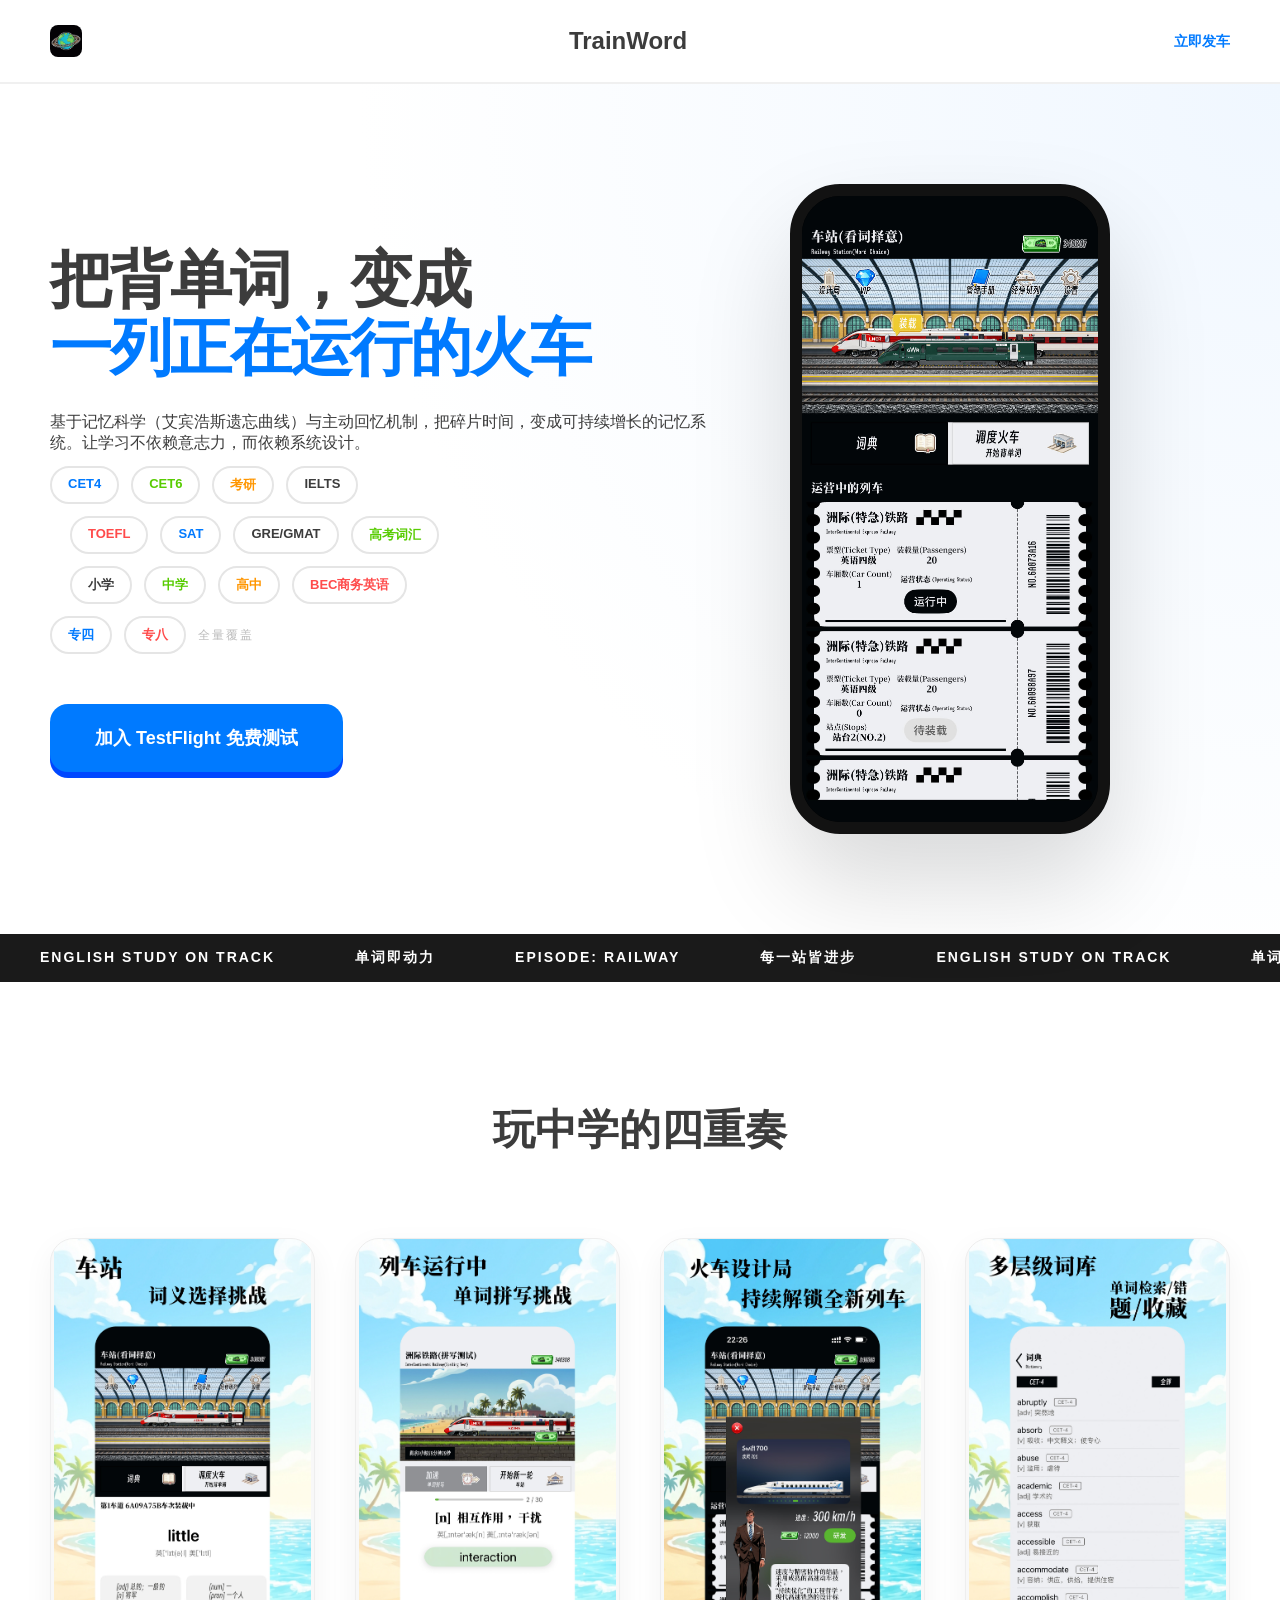
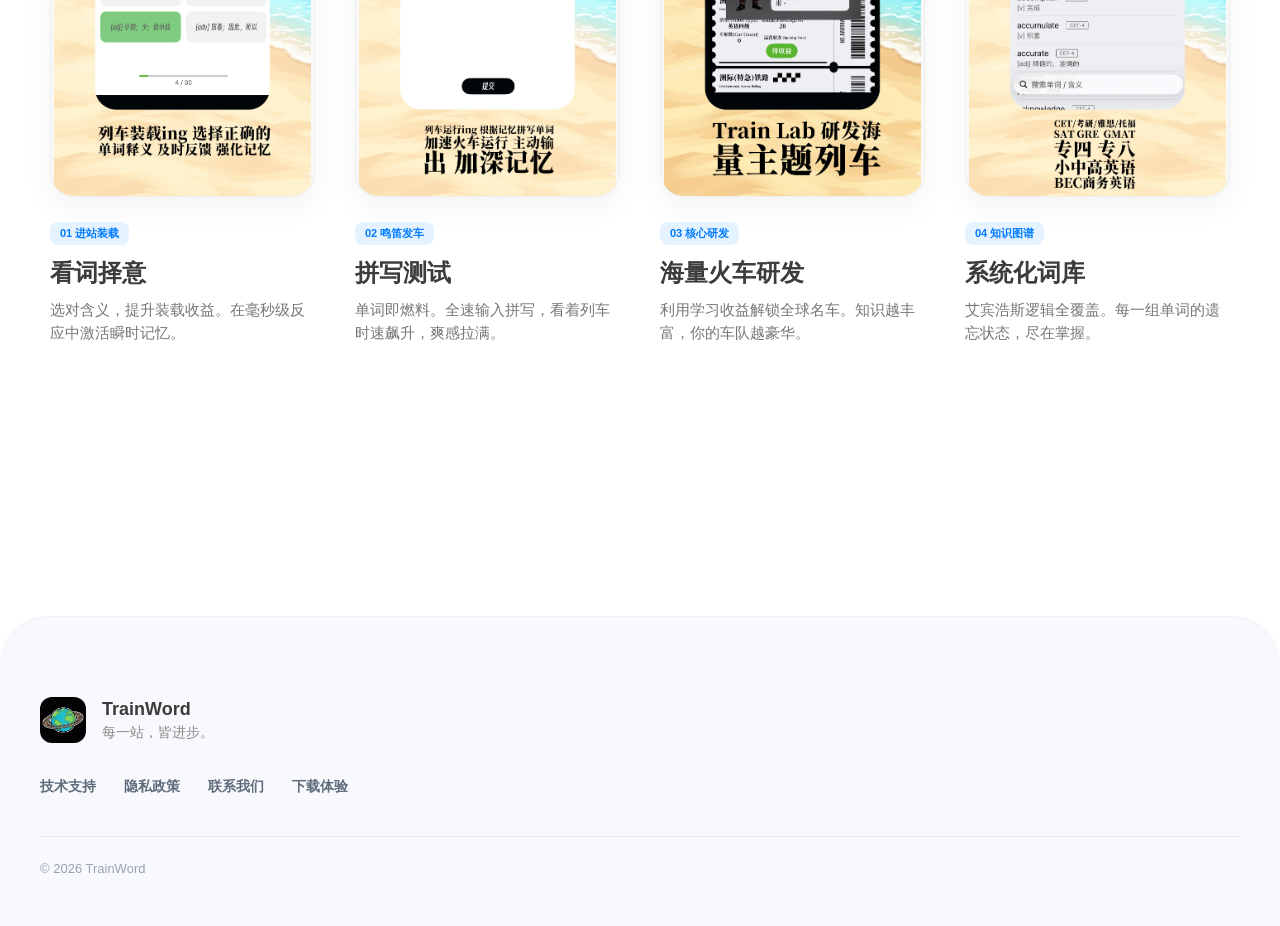
==== index.html @ ecd73fb4 "feat：image update" ====
<!DOCTYPE html>
<html lang="zh">
<head>
    <meta charset="UTF-8">
    <title>火车单词 — 每一站，皆进步</title>
    <link rel="stylesheet" href="styles.css">
</head>
<body>

<nav class="navbar">
    <img src="assets/logo.png" class="nav-logo">
    <h2>TrainWord</h2>
    <div class="nav-links">
        <a href="https://testflight.apple.com/join/1dfVY8fk" class="nav-btn-main">立即发车</a>
    </div>
</nav>

<header class="hero">
    <div class="hero-main">
        <div class="hero-text">
            <h1>把背单词，变成<br><span class="blue-text">一列正在运行的火车</span></h1>
            <p>基于记忆科学（艾宾浩斯遗忘曲线）与主动回忆机制，把碎片时间，变成可持续增长的记忆系统。让学习不依赖意志力，而依赖系统设计。</p>
            
            <div class="vocab-network">
                <div class="v-line">
                    <span class="v-tag t-blue">CET4</span>
                    <span class="v-tag t-green">CET6</span>
                    <span class="v-tag t-yellow">考研</span>
                    <span class="v-tag t-purple">IELTS</span>
                </div>
                 <div class="v-line" style="margin-left: 20px;">
                    <span class="v-tag t-red">TOEFL</span>
                    <span class="v-tag t-blue">SAT</span>
                    <span class="v-tag t-orange">GRE/GMAT</span>
                    <span class="v-tag t-green">高考词汇</span>
                </div>
                <div class="v-line" style="margin-left: 20px;">
                    <span class="v-tag t-orange">小学</span>
                    <span class="v-tag t-green">中学</span>
                    <span class="v-tag t-yellow">高中</span>
                    <span class="v-tag t-red">BEC商务英语</span>
                </div>
                <div class="v-line">
                    <span class="v-tag t-blue">专四</span>
                    <span class="v-tag t-red">专八</span>
                    <span class="v-line-connect">全量覆盖</span>
                </div>
            </div>

            <a href="https://testflight.apple.com/join/1dfVY8fk" class="btn-express">加入 TestFlight 免费测试</a>
        </div>

        <div class="hero-mockup">
            <div class="phone-case">
                <img src="assets/heroz.jpg" class="full-shot">
            </div>
        </div>
    </div>
</header>

<div class="rolling-bar">
    <div class="rolling-inner">
        <span>ENGLISH STUDY ON TRACK</span><span>单词即动力</span><span>EPISODE: RAILWAY</span><span>每一站皆进步</span><span>ENGLISH STUDY ON TRACK</span><span>单词即动力</span>
    </div>
</div>


<section class="gameplay-flow">
    <h2 class="section-title">玩中学的四重奏</h2>
    
    <div class="shot-grid">
        <div class="shot-card">
            <div class="shot-frame"><img src="assets/page3.jpg"></div>
            <div class="shot-desc">
                <div class="badge">01 进站装载</div>
                <h3>看词择意</h3>
                <p>选对含义，提升装载收益。在毫秒级反应中激活瞬时记忆。</p>
            </div>
        </div>

        <div class="shot-card">
            <div class="shot-frame"><img src="assets/page4.jpg"></div>
            <div class="shot-desc">
                <div class="badge">02 鸣笛发车</div>
                <h3>拼写测试</h3>
                <p>单词即燃料。全速输入拼写，看着列车时速飙升，爽感拉满。</p>
            </div>
        </div>

        <div class="shot-card">
            <div class="shot-frame"><img src="assets/page8.jpg"></div>
            <div class="shot-desc">
                <div class="badge">03 核心研发</div>
                <h3>海量火车研发</h3>
                <p>利用学习收益解锁全球名车。知识越丰富，你的车队越豪华。</p>
            </div>
        </div>

        <div class="shot-card">
            <div class="shot-frame"><img src="assets/page6.jpg"></div>
            <div class="shot-desc">
                <div class="badge">04 知识图谱</div>
                <h3>系统化词库</h3>
                <p>艾宾浩斯逻辑全覆盖。每一组单词的遗忘状态，尽在掌握。</p>
            </div>
        </div>
    </div>
</section>

</body>

<footer class="site-footer">
    <div class="footer-inner">

        <div class="footer-brand">
            <img src="assets/logo.png" alt="logo">
            <div>
                <h3>TrainWord</h3>
                <p>每一站，皆进步。</p>
            </div>
        </div>

        <div class="footer-links">
            <a href="/support">技术支持</a>
            <a href="/privacy">隐私政策</a>
            <a href="mailto:duanmucijin@163.com">联系我们</a>
            <a href="https://testflight.apple.com/join/1dfVY8fk">下载体验</a>
        </div>

        <div class="footer-bottom">
            © 2026 TrainWord
        </div>
    </div>
</footer>
</html>
---- styles.css ----
:root {
    --brand-blue: #007AFF;
    --duo-green: #58CC02;
    --duo-orange: #FF9600;
    --duo-red: #FF4B4B;
    --bg-white: #FFFFFF;
    --text-black: #3C3C3C;
    --radius: 24px;
}

* { margin: 0; padding: 0; box-sizing: border-box; }
body { font-family: "SF Pro Display", "PingFang SC", sans-serif; background: var(--bg-white); color: var(--text-black); }

p {margin-bottom: 12px}

/* 导航 */
.navbar { padding: 25px 50px; display: flex; justify-content: space-between; align-items: center; border-bottom: 2px solid #F0F0F0; }
.nav-logo { height: 32px; border-radius: 8px; }
.nav-btn-main { text-decoration: none; font-weight: 800; color: var(--brand-blue); font-size: 14px; text-transform: uppercase; }

/* Hero 区 */
.hero { padding: 100px 50px; display: flex; justify-content: center; background: radial-gradient(circle at top right, #F0F7FF 0%, #FFF 60%); }
.hero-main { max-width: 1200px; display: flex; align-items: center; gap: 80px; }
.hero-text { flex: 1.2; }
.hero-text h1 { font-size: 62px; line-height: 1.1; letter-spacing: -2px; margin-bottom: 30px; }
.blue-text { color: var(--brand-blue); }

/* 词库标签“线路图” - 玩出花来的重点 */
.vocab-network { margin-bottom: 50px; }
.v-line { display: flex; gap: 12px; margin-bottom: 12px; }
.v-tag { 
    padding: 8px 16px; border-radius: 100px; font-weight: 800; font-size: 13px; 
    border: 2px solid #E5E5E5; transition: 0.3s; cursor: default;
}
.v-tag:hover { transform: translateY(-3px); border-color: var(--brand-blue); }
.t-blue { color: var(--brand-blue); }
.t-green { color: var(--duo-green); }
.t-yellow { color: var(--duo-orange); }
.t-red { color: var(--duo-red); }
.v-line-connect { font-size: 12px; color: #BBB; align-self: center; letter-spacing: 2px; }

/* 按钮：Duolingo 质感，克莱因蓝 */
.btn-express {
    display: inline-block; padding: 22px 45px; background: var(--brand-blue); 
    color: #FFF; text-decoration: none; border-radius: 18px; font-weight: 800; font-size: 18px;
    box-shadow: 0 6px 0 #0047FF; transition: all 0.1s;
}
.btn-express:active { transform: translateY(4px); box-shadow: 0 2px 0 #0047FF; }

/* 手机模型 */
.hero-mockup { flex: 0.8; position: relative; }
.phone-case { 
    width: 320px; height: 650px; border: 12px solid #121212; 
    border-radius: 50px; overflow: hidden; background: #000;
    box-shadow: 0 50px 100px rgba(0,0,0,0.15);
}
.full-shot { width: 100%; height: 100%; object-fit: cover; }


/* 滚动条 */
.rolling-bar { background: #1a1a1a; padding: 15px 0; overflow: hidden; }
.rolling-inner { display: flex; width: max-content; animation: move 30s linear infinite; }
.rolling-inner span { color: #fff; font-size: 14px; font-weight: 900; letter-spacing: 2px; padding: 0 40px; }
@keyframes move { from { transform: translateX(0); } to { transform: translateX(-50%); } }


/* 截图网格布局 - 杜绝裁切 */
.gameplay-flow { padding: 120px 50px; max-width: 1300px; margin: 0 auto; }
.section-title { font-size: 42px; text-align: center; margin-bottom: 80px; }
.shot-grid { display: grid; grid-template-columns: repeat(4, 1fr); gap: 40px; }

.shot-card { transition: 0.4s cubic-bezier(0.2, 0.8, 0.2, 1); }
.shot-card:hover { transform: translateY(-15px); }

.shot-frame { 
    width: 100%; aspect-ratio: 9/19; background: #F8F8F8; 
    border-radius: 24px; overflow: hidden; border: 1px solid #EEE;
    margin-bottom: 25px; box-shadow: 0 10px 30px rgba(0,0,0,0.05);
}
.shot-frame img { width: 100%; height: 100%; object-fit: contain; } /* 确保图不被裁切 */

.badge { 
    display: inline-block; padding: 4px 10px; background: #E5F2FF; 
    color: var(--brand-blue); border-radius: 8px; font-weight: 800; font-size: 11px; margin-bottom: 12px;
}
.shot-desc h3 { font-size: 24px; margin-bottom: 10px; }
.shot-desc p { font-size: 15px; color: #777; line-height: 1.5; }

@media (max-width: 1000px) {
    .hero-main { flex-direction: column; text-align: center; }
    .shot-grid { grid-template-columns: repeat(2, 1fr); }
    .v-line { justify-content: center; }
}

.site-footer {
    margin-top: 140px;
    padding: 80px 40px 50px;
    background: #F7F9FC;
    border-top: 1px solid #EEF1F5;
    border-radius: 48px 48px 0 0;
}

.footer-inner {
    max-width: 1200px;
    margin: 0 auto;
}

.footer-brand {
    display: flex;
    align-items: center;
    gap: 16px;
    margin-bottom: 35px;
}

.footer-brand img {
    width: 46px;
    height: 46px;
    border-radius: 12px;
}

.footer-brand h3 {
    font-size: 18px;
    margin-bottom: 4px;
}

.footer-brand p {
    font-size: 14px;
    color: #8A8A8A;
    margin: 0;
}

.footer-links {
    display: flex;
    gap: 28px;
    flex-wrap: wrap;
    margin-bottom: 40px;
}

.footer-links a {
    text-decoration: none;
    color: #5F6B7A;
    font-weight: 700;
    font-size: 14px;
    transition: 0.2s;
}

.footer-links a:hover {
    color: var(--brand-blue);
    transform: translateY(-2px);
}

.footer-bottom {
    padding-top: 24px;
    border-top: 1px solid #EAECEF;
    font-size: 13px;
    color: #98A2B3;
}
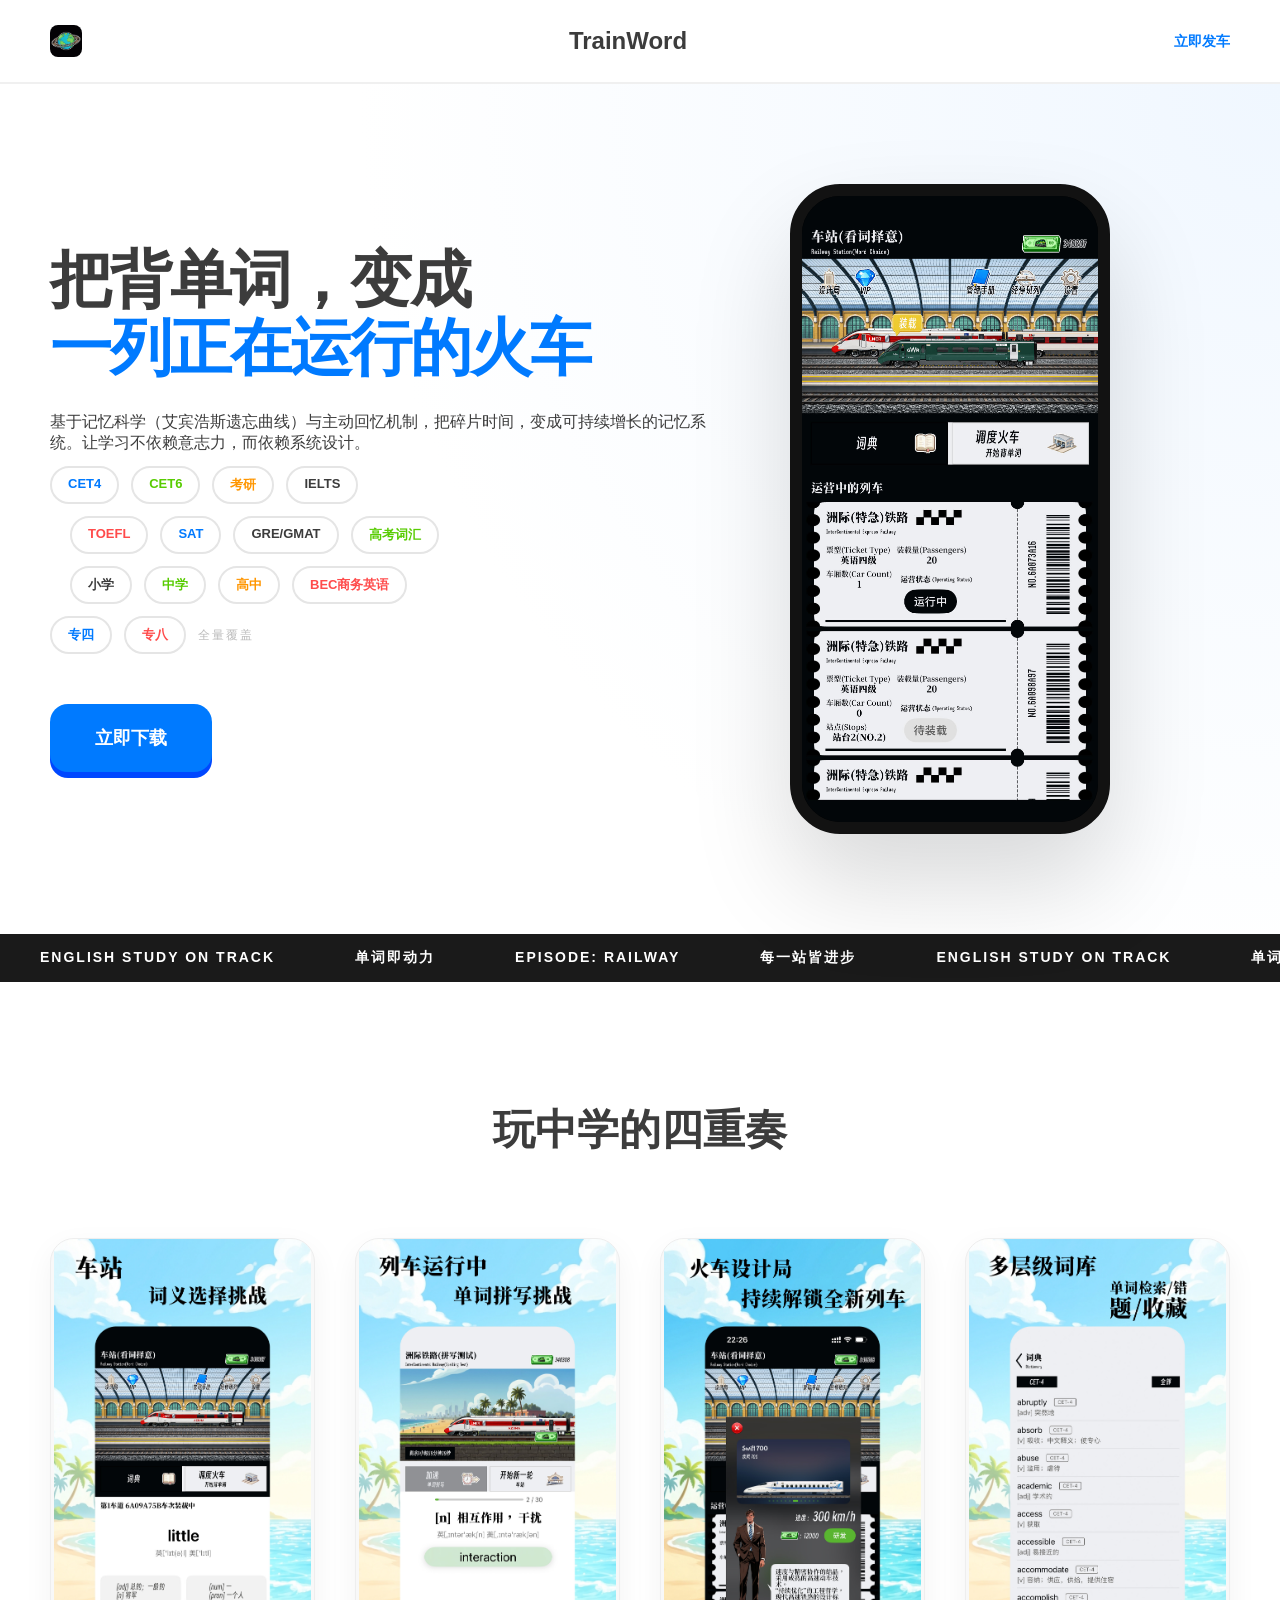
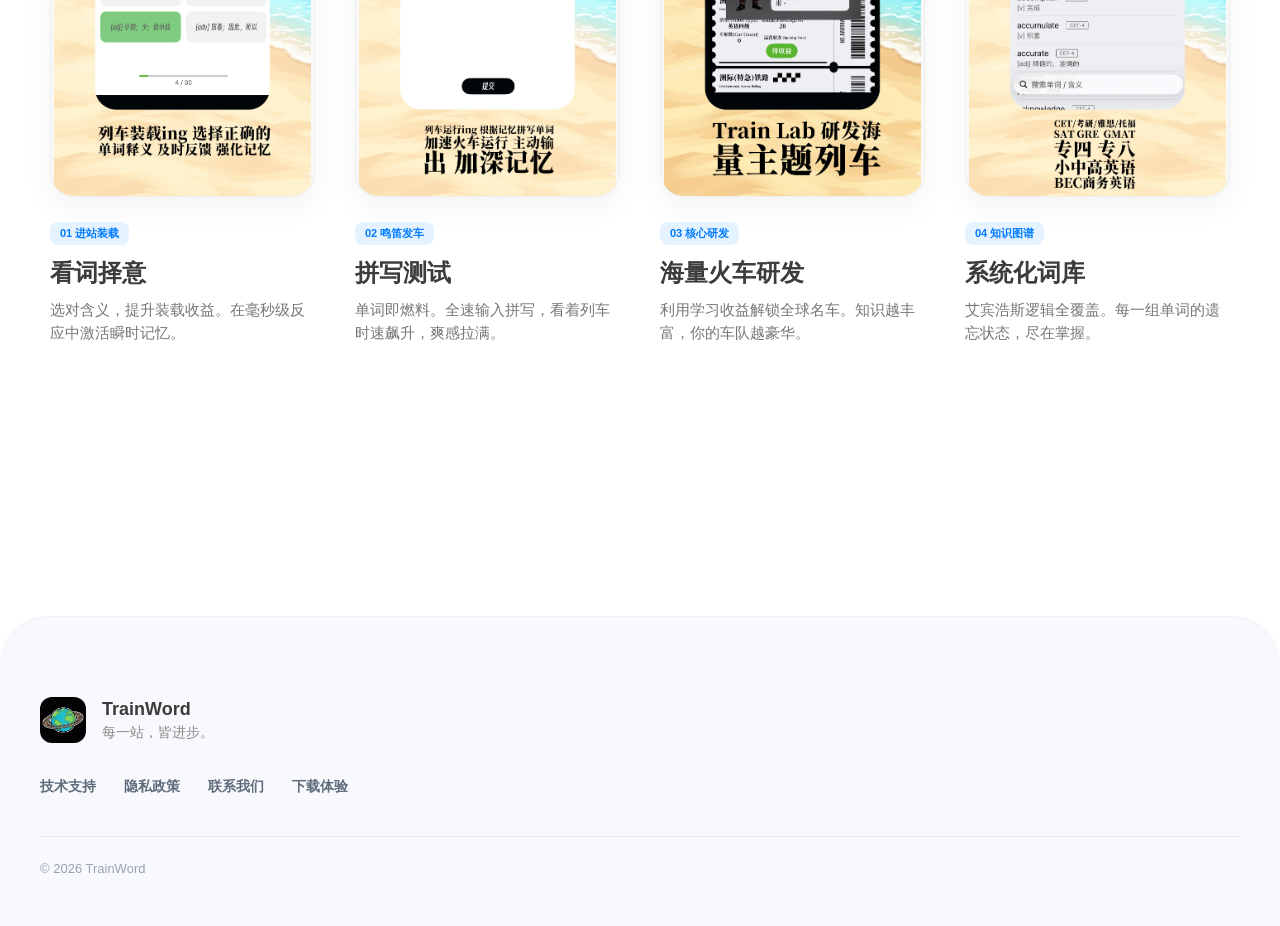
==== commit bd60b2e6: "feat：下载链接替换" ====
--- a/index.html
+++ b/index.html
@@ -11,7 +11,7 @@
     <img src="assets/logo.png" class="nav-logo">
     <h2>TrainWord</h2>
     <div class="nav-links">
-        <a href="https://testflight.apple.com/join/1dfVY8fk" class="nav-btn-main">立即发车</a>
+        <a href="https://apps.apple.com/cn/app/%E7%81%AB%E8%BD%A6%E5%8D%95%E8%AF%8D/id6762613193" class="nav-btn-main">立即发车</a>
     </div>
 </nav>
 
@@ -47,7 +47,7 @@
                 </div>
             </div>
 
-            <a href="https://testflight.apple.com/join/1dfVY8fk" class="btn-express">加入 TestFlight 免费测试</a>
+            <a href="https://apps.apple.com/cn/app/%E7%81%AB%E8%BD%A6%E5%8D%95%E8%AF%8D/id6762613193" class="btn-express">立即下载</a>
         </div>
 
         <div class="hero-mockup">
@@ -124,7 +124,7 @@
             <a href="/support">技术支持</a>
             <a href="/privacy">隐私政策</a>
             <a href="mailto:duanmucijin@163.com">联系我们</a>
-            <a href="https://testflight.apple.com/join/1dfVY8fk">下载体验</a>
+            <a href="https://apps.apple.com/cn/app/%E7%81%AB%E8%BD%A6%E5%8D%95%E8%AF%8D/id6762613193">下载体验</a>
         </div>
 
         <div class="footer-bottom">
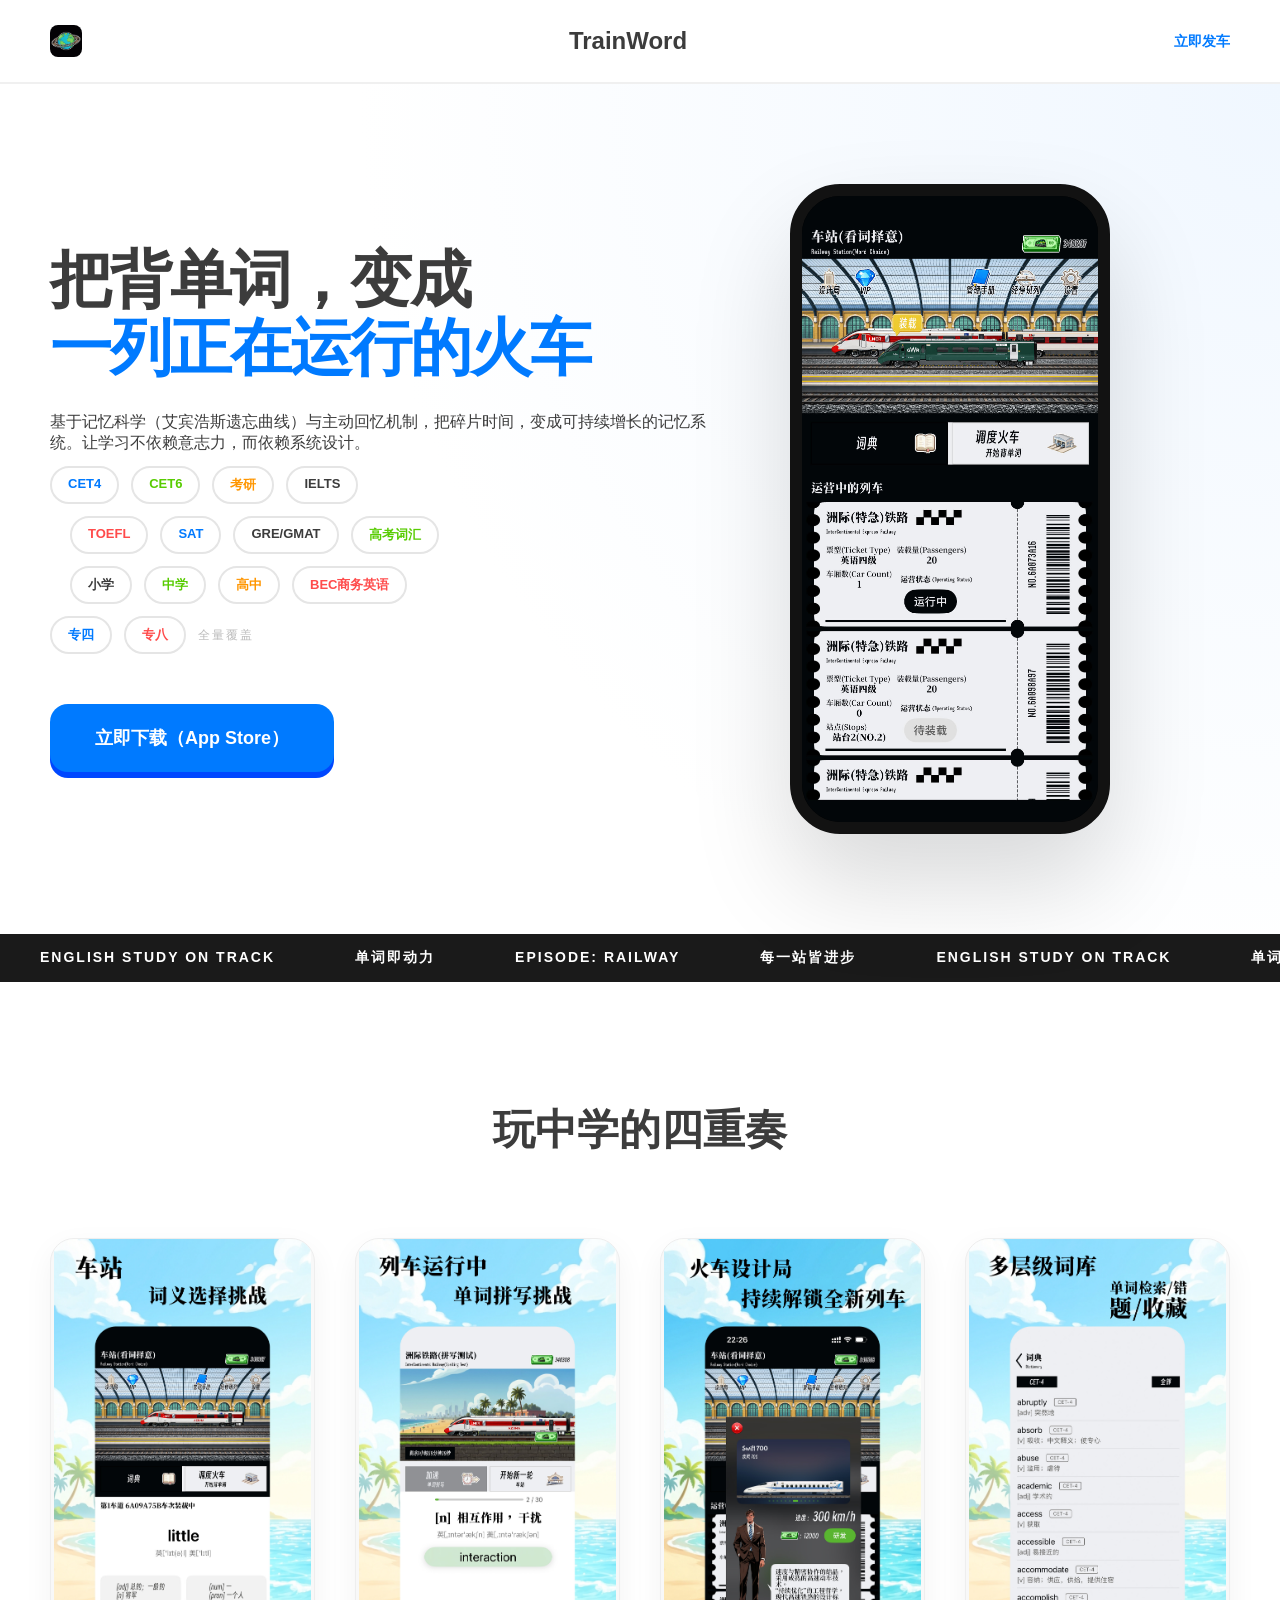
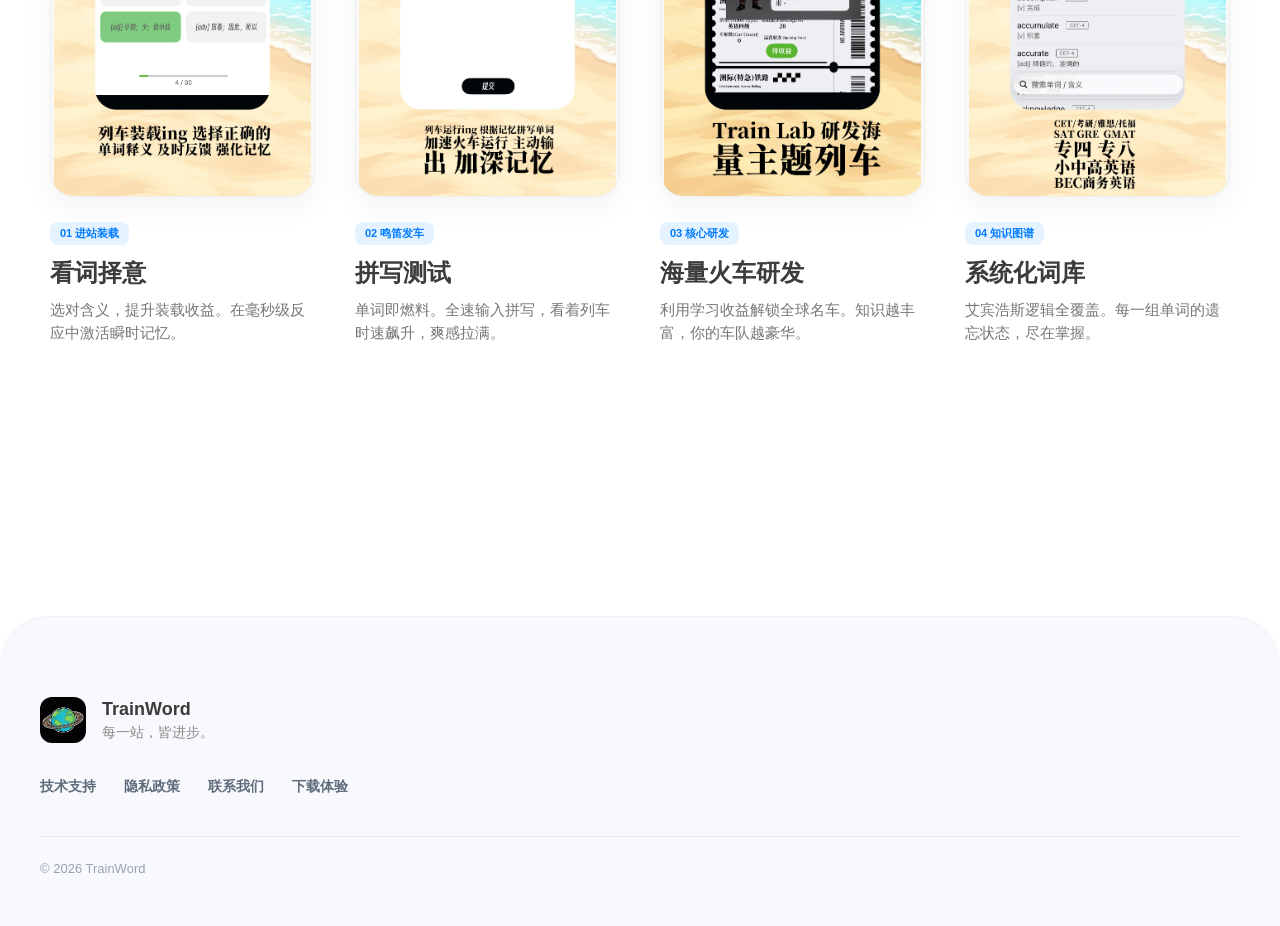
==== commit 60f6e47b: "feat: 立即下载文案更新" ====
--- a/index.html
+++ b/index.html
@@ -47,7 +47,7 @@
                 </div>
             </div>
 
-            <a href="https://apps.apple.com/cn/app/%E7%81%AB%E8%BD%A6%E5%8D%95%E8%AF%8D/id6762613193" class="btn-express">立即下载</a>
+            <a href="https://apps.apple.com/cn/app/%E7%81%AB%E8%BD%A6%E5%8D%95%E8%AF%8D/id6762613193" class="btn-express"> 立即下载（App Store）</a>
         </div>
 
         <div class="hero-mockup">
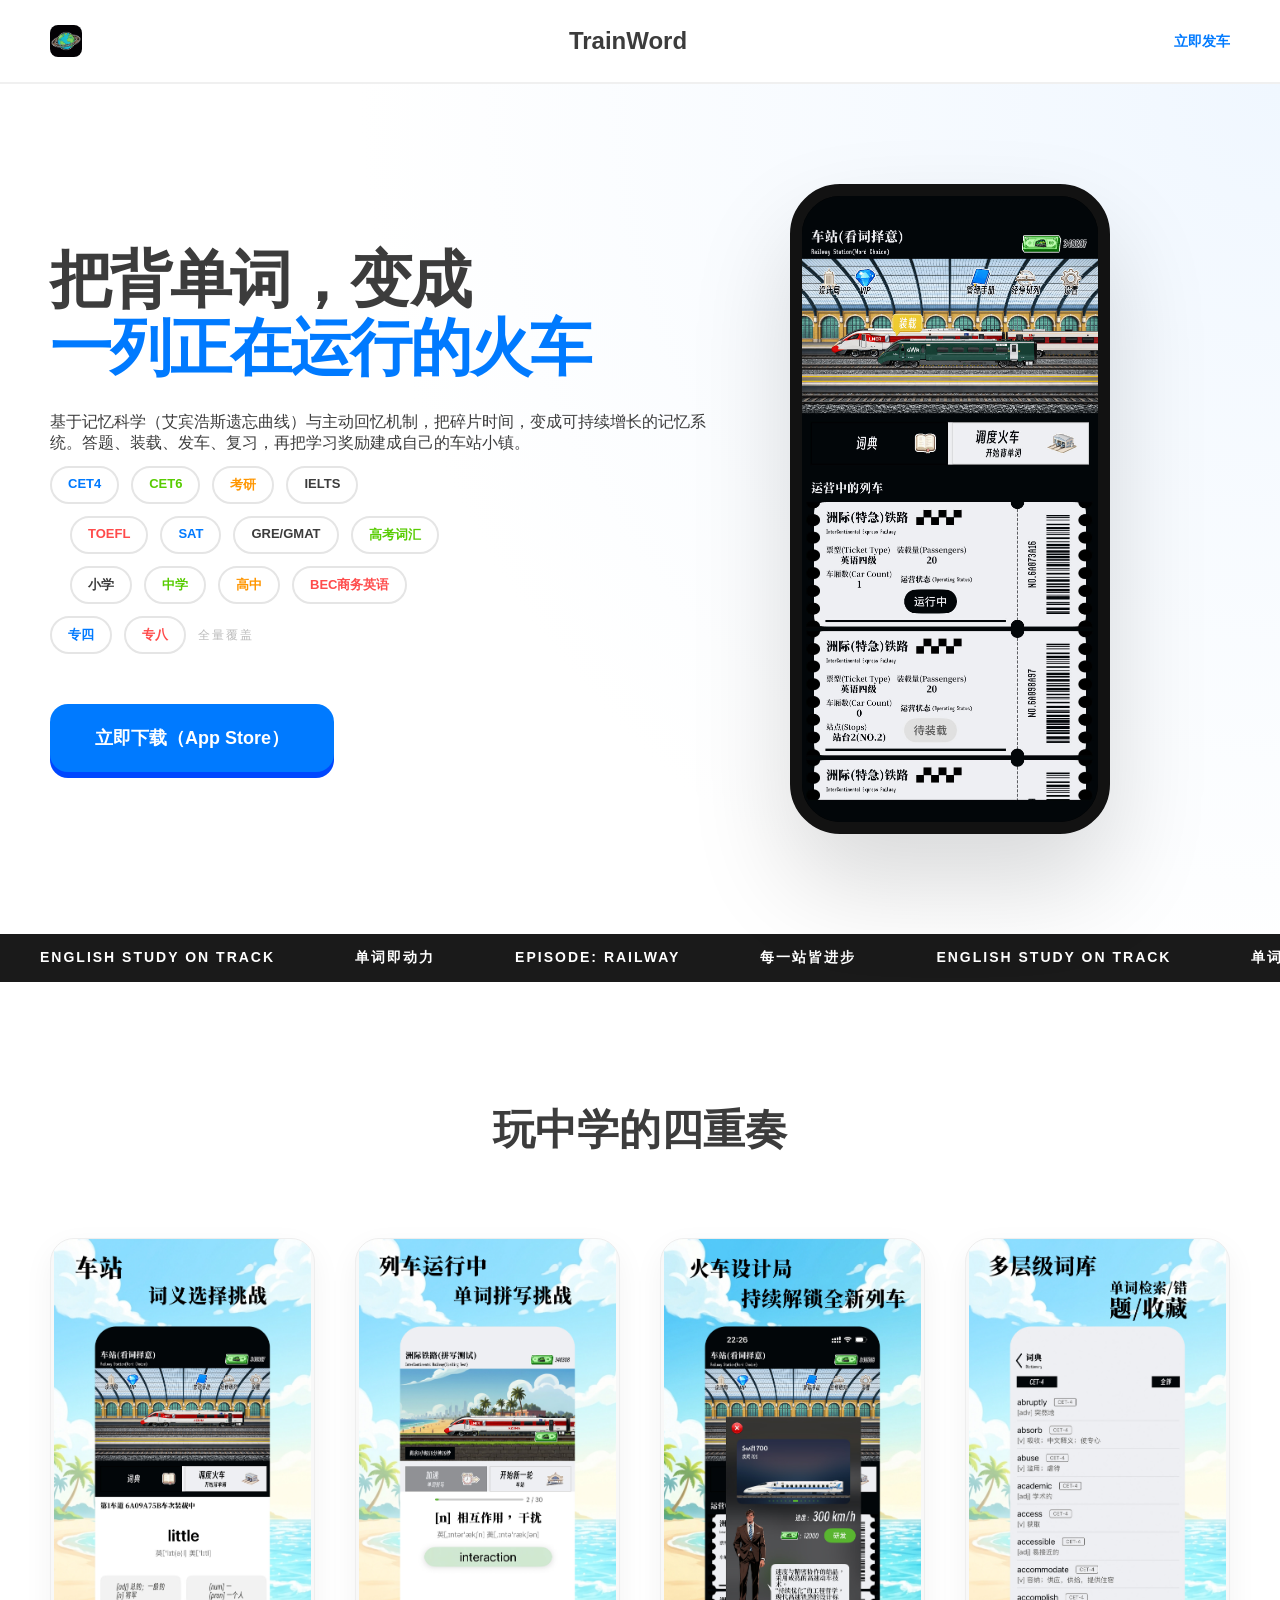
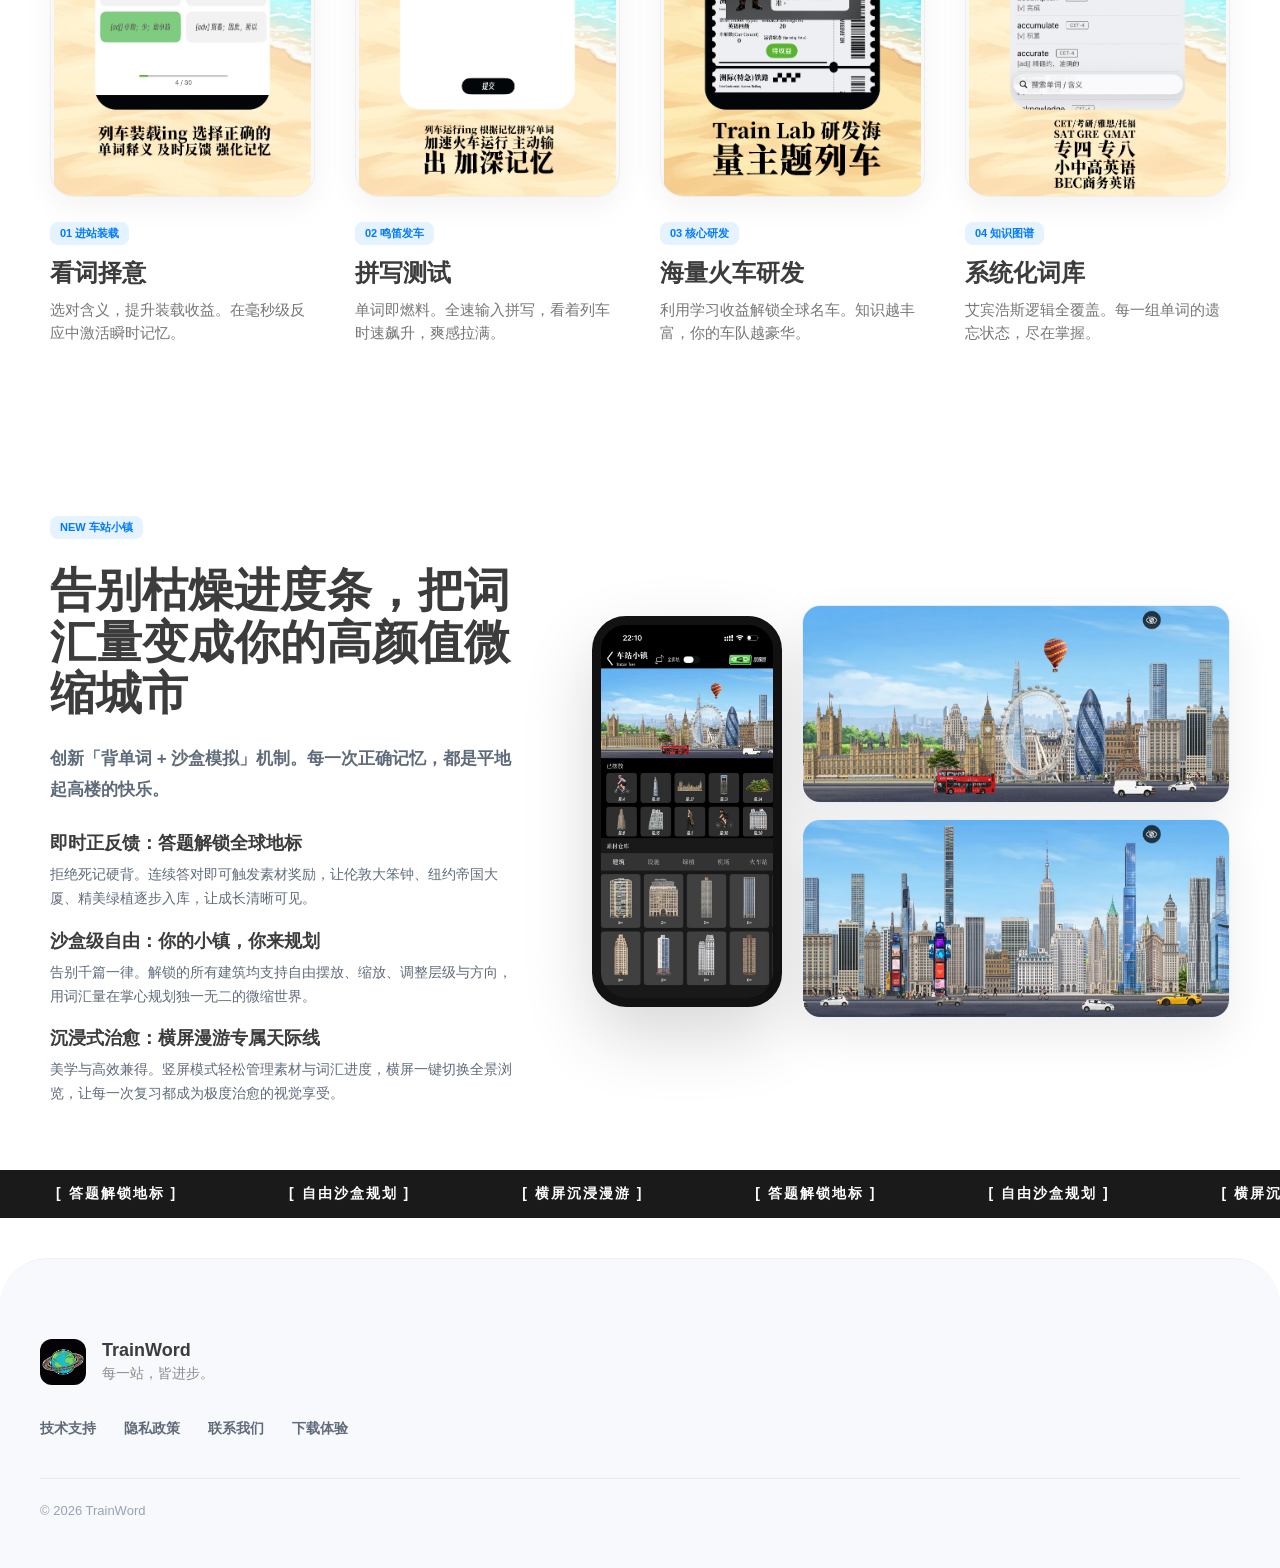
==== commit a966f44b: "Update town feature and WeChat browser prompt" ====
--- a/index.html
+++ b/index.html
@@ -3,10 +3,12 @@
 <head>
     <meta charset="UTF-8">
     <title>火车单词 — 每一站，皆进步</title>
+    <link rel="icon" type="image/png" sizes="32x32" href="assets/favicon-32.png">
+    <link rel="apple-touch-icon" sizes="180x180" href="assets/apple-touch-icon.png">
     <link rel="stylesheet" href="styles.css">
 </head>
 <body>
-
+<script src= "script.js"></script>
 <nav class="navbar">
     <img src="assets/logo.png" class="nav-logo">
     <h2>TrainWord</h2>
@@ -19,7 +21,7 @@
     <div class="hero-main">
         <div class="hero-text">
             <h1>把背单词，变成<br><span class="blue-text">一列正在运行的火车</span></h1>
-            <p>基于记忆科学（艾宾浩斯遗忘曲线）与主动回忆机制，把碎片时间，变成可持续增长的记忆系统。让学习不依赖意志力，而依赖系统设计。</p>
+            <p>基于记忆科学（艾宾浩斯遗忘曲线）与主动回忆机制，把碎片时间，变成可持续增长的记忆系统。答题、装载、发车、复习，再把学习奖励建成自己的车站小镇。</p>
             
             <div class="vocab-network">
                 <div class="v-line">
@@ -107,6 +109,81 @@
     </div>
 </section>
 
+<section class="town-feature">
+    <div class="town-copy">
+        <div class="badge">NEW 车站小镇</div>
+        <h2>告别枯燥进度条，把词汇量变成你的高颜值微缩城市</h2>
+        <p class="town-lead">创新「背单词 + 沙盒模拟」机制。每一次正确记忆，都是平地起高楼的快乐。</p>
+        <div class="town-detail-list">
+            <div>
+                <h3>即时正反馈：答题解锁全球地标</h3>
+                <p>拒绝死记硬背。连续答对即可触发素材奖励，让伦敦大笨钟、纽约帝国大厦、精美绿植逐步入库，让成长清晰可见。</p>
+            </div>
+            <div>
+                <h3>沙盒级自由：你的小镇，你来规划</h3>
+                <p>告别千篇一律。解锁的所有建筑均支持自由摆放、缩放、调整层级与方向，用词汇量在掌心规划独一无二的微缩世界。</p>
+            </div>
+            <div>
+                <h3>沉浸式治愈：横屏漫游专属天际线</h3>
+                <p>美学与高效兼得。竖屏模式轻松管理素材与词汇进度，横屏一键切换全景浏览，让每一次复习都成为极度治愈的视觉享受。</p>
+            </div>
+        </div>
+    </div>
+
+    <div class="town-showcase">
+        <div class="town-phone">
+            <img src="assets/town-portrait.jpg" alt="车站小镇素材仓库">
+        </div>
+        <div class="town-panorama">
+            <img src="assets/town-landscape-left.jpg" alt="车站小镇横屏预览左侧">
+            <img src="assets/town-landscape-right.jpg" alt="车站小镇横屏预览右侧">
+        </div>
+    </div>
+</section>
+
+<div class="town-rolling-bar">
+    <div class="town-rolling-inner">
+        <span>[ 答题解锁地标 ]</span><span>[ 自由沙盒规划 ]</span><span>[ 横屏沉浸漫游 ]</span>
+        <span>[ 答题解锁地标 ]</span><span>[ 自由沙盒规划 ]</span><span>[ 横屏沉浸漫游 ]</span>
+    </div>
+</div>
+
+<div id="wx-mask" class="wx-mask">
+    <div class="wx-top-guide">
+        <span>点击右上角 ···</span>
+        <span class="wx-top-arrow">↗</span>
+    </div>
+
+    <div class="wx-card">
+        <div class="wx-card-head">
+            <img src="assets/logo.png" alt="TrainWord">
+            <div>
+                <h2>请在浏览器中打开</h2>
+                <p>微信内置浏览器无法稳定跳转 App Store</p>
+            </div>
+        </div>
+
+        <div class="wx-steps">
+            <div class="wx-step wx-step-mobile">
+                <b>手机微信</b>
+                <span>点右上角 <strong>···</strong>，选择 <strong>在浏览器中打开</strong></span>
+            </div>
+            <div class="wx-step wx-step-desktop">
+                <b>电脑微信</b>
+                <span>复制本站链接到浏览器，或使用浏览器打开后下载</span>
+            </div>
+        </div>
+
+        <div class="wx-actions">
+            <a class="wx-btn" href="https://apps.apple.com/app/id6762613193">打开 App Store</a>
+            <button class="wx-copy" type="button" onclick="copyPageLink()">复制链接</button>
+        </div>
+
+        <div id="wx-copy-tip" class="wx-copy-tip">链接已复制</div>
+        <button class="wx-close" type="button" onclick="closeMask()">继续浏览网页</button>
+    </div>
+</div>
+
 </body>
 
 <footer class="site-footer">
--- a/styles.css
+++ b/styles.css
@@ -86,10 +86,112 @@
 .shot-desc h3 { font-size: 24px; margin-bottom: 10px; }
 .shot-desc p { font-size: 15px; color: #777; line-height: 1.5; }
 
+.town-feature {
+    max-width: 1300px;
+    margin: 0 auto;
+    padding: 40px 50px 64px;
+    display: grid;
+    grid-template-columns: 0.85fr 1.15fr;
+    gap: 70px;
+    align-items: center;
+}
+
+.town-copy h2 {
+    font-size: 46px;
+    line-height: 1.12;
+    margin: 14px 0 24px;
+}
+
+.town-copy p {
+    font-size: 17px;
+    line-height: 1.8;
+    color: #5F6B7A;
+}
+
+.town-lead {
+    font-weight: 700;
+    color: #3C3C3C;
+}
+
+.town-detail-list {
+    display: grid;
+    gap: 18px;
+    margin-top: 26px;
+}
+
+.town-detail-list h3 {
+    font-size: 18px;
+    margin-bottom: 8px;
+}
+
+.town-detail-list p {
+    font-size: 14px;
+    line-height: 1.7;
+    margin-bottom: 0;
+}
+
+.town-showcase {
+    display: grid;
+    grid-template-columns: 190px 1fr;
+    gap: 20px;
+    align-items: center;
+}
+
+.town-phone {
+    border: 9px solid #121212;
+    border-radius: 34px;
+    overflow: hidden;
+    background: #000;
+    box-shadow: 0 28px 70px rgba(0,0,0,0.16);
+}
+
+.town-phone img {
+    width: 100%;
+    display: block;
+}
+
+.town-panorama {
+    display: grid;
+    gap: 16px;
+}
+
+.town-panorama img {
+    width: 100%;
+    display: block;
+    border-radius: 18px;
+    border: 1px solid #E8EEF5;
+    box-shadow: 0 18px 45px rgba(0,0,0,0.08);
+}
+
+.town-rolling-bar {
+    background: #1a1a1a;
+    padding: 15px 0;
+    overflow: hidden;
+}
+
+.town-rolling-inner {
+    display: flex;
+    width: max-content;
+    animation: move 26s linear infinite;
+}
+
+.town-rolling-inner span {
+    color: #fff;
+    font-size: 14px;
+    font-weight: 900;
+    letter-spacing: 2px;
+    padding: 0 56px;
+}
+
 @media (max-width: 1000px) {
     .hero-main { flex-direction: column; text-align: center; }
     .shot-grid { grid-template-columns: repeat(2, 1fr); }
     .v-line { justify-content: center; }
+    .town-feature { grid-template-columns: 1fr; padding: 30px 28px 58px; }
+    .town-copy { text-align: center; }
+    .town-copy h2 { font-size: 36px; }
+    .town-showcase { grid-template-columns: 1fr; max-width: 680px; margin: 0 auto; }
+    .town-phone { max-width: 260px; margin: 0 auto; }
 }
 
 .site-footer {
@@ -100,6 +202,8 @@
     border-radius: 48px 48px 0 0;
 }
 
+.wx-mask + .site-footer { margin-top: 40px; }
+
 .footer-inner {
     max-width: 1200px;
     margin: 0 auto;
@@ -154,4 +258,181 @@
     border-top: 1px solid #EAECEF;
     font-size: 13px;
     color: #98A2B3;
-}+}
+
+.wx-mask {
+    display: none;
+    position: fixed;
+    z-index: 9999;
+    inset: 0;
+    background: rgba(12, 16, 24, 0.68);
+    backdrop-filter: blur(2px);
+    justify-content: flex-end;
+    align-items: stretch;
+    padding: 18px 18px max(18px, env(safe-area-inset-bottom));
+    flex-direction: column;
+}
+
+.wx-card {
+    background: #fff;
+    width: 100%;
+    max-width: 440px;
+    margin: 0 auto;
+    border-radius: 18px;
+    padding: 18px;
+    box-shadow: 0 18px 50px rgba(0, 0, 0, 0.22);
+    text-align: left;
+}
+
+.wx-top-guide {
+    position: fixed;
+    top: 14px;
+    right: 16px;
+    display: flex;
+    align-items: center;
+    gap: 8px;
+    padding: 9px 12px;
+    border-radius: 999px;
+    background: rgba(255, 255, 255, 0.94);
+    color: #111827;
+    font-size: 13px;
+    font-weight: 700;
+    box-shadow: 0 10px 30px rgba(0, 0, 0, 0.18);
+}
+
+.wx-top-arrow {
+    font-size: 18px;
+    line-height: 1;
+    color: #007AFF;
+}
+
+.wx-card-head {
+    display: flex;
+    gap: 12px;
+    align-items: center;
+}
+
+.wx-card-head img {
+    width: 42px;
+    height: 42px;
+    border-radius: 10px;
+}
+
+.wx-card-head h2 {
+    margin: 0 0 4px;
+    font-size: 18px;
+    color: #111827;
+}
+
+.wx-card-head p {
+    margin: 0;
+    font-size: 12px;
+    color: #667085;
+}
+
+.wx-steps {
+    display: grid;
+    gap: 10px;
+    margin: 18px 0 14px;
+}
+
+.wx-step {
+    display: grid;
+    gap: 4px;
+    padding: 12px;
+    border-radius: 12px;
+    background: #F5F8FF;
+    color: #344054;
+    font-size: 13px;
+    line-height: 1.55;
+}
+
+.wx-step b {
+    color: #007AFF;
+    font-size: 13px;
+}
+
+.wx-step strong {
+    color: #111827;
+}
+
+.wx-mobile .wx-step-desktop,
+.wx-desktop .wx-step-mobile {
+    display: none;
+}
+
+.wx-actions {
+    display: flex;
+    gap: 10px;
+}
+
+.wx-btn {
+    flex: 1;
+    display: block;
+    padding: 12px 14px;
+    background: #007aff;
+    color: #fff;
+    border-radius: 12px;
+    text-decoration: none;
+    text-align: center;
+    font-size: 14px;
+    font-weight: 700;
+}
+
+.wx-copy {
+    flex: 1;
+    border: 1px solid #D0D5DD;
+    border-radius: 12px;
+    background: #fff;
+    color: #344054;
+    font-size: 14px;
+    font-weight: 700;
+}
+
+.wx-copy-tip {
+    height: 16px;
+    margin-top: 8px;
+    color: #12B76A;
+    font-size: 12px;
+    text-align: center;
+    opacity: 0;
+    transition: opacity 0.2s ease;
+}
+
+.wx-copy-tip.active {
+    opacity: 1;
+}
+
+.wx-close {
+    display: block;
+    width: 100%;
+    margin-top: 2px;
+    border: 0;
+    background: transparent;
+    font-size: 12px;
+    color: #98A2B3;
+    text-align: center;
+}
+
+@media (min-width: 768px) {
+    .wx-mask {
+        justify-content: center;
+        align-items: center;
+        padding: 32px;
+    }
+
+    .wx-card {
+        width: min(440px, 92vw);
+    }
+
+    .wx-top-guide {
+        top: 24px;
+        right: 28px;
+    }
+}
+
+@media (max-width: 360px) {
+    .wx-actions {
+        flex-direction: column;
+    }
+}
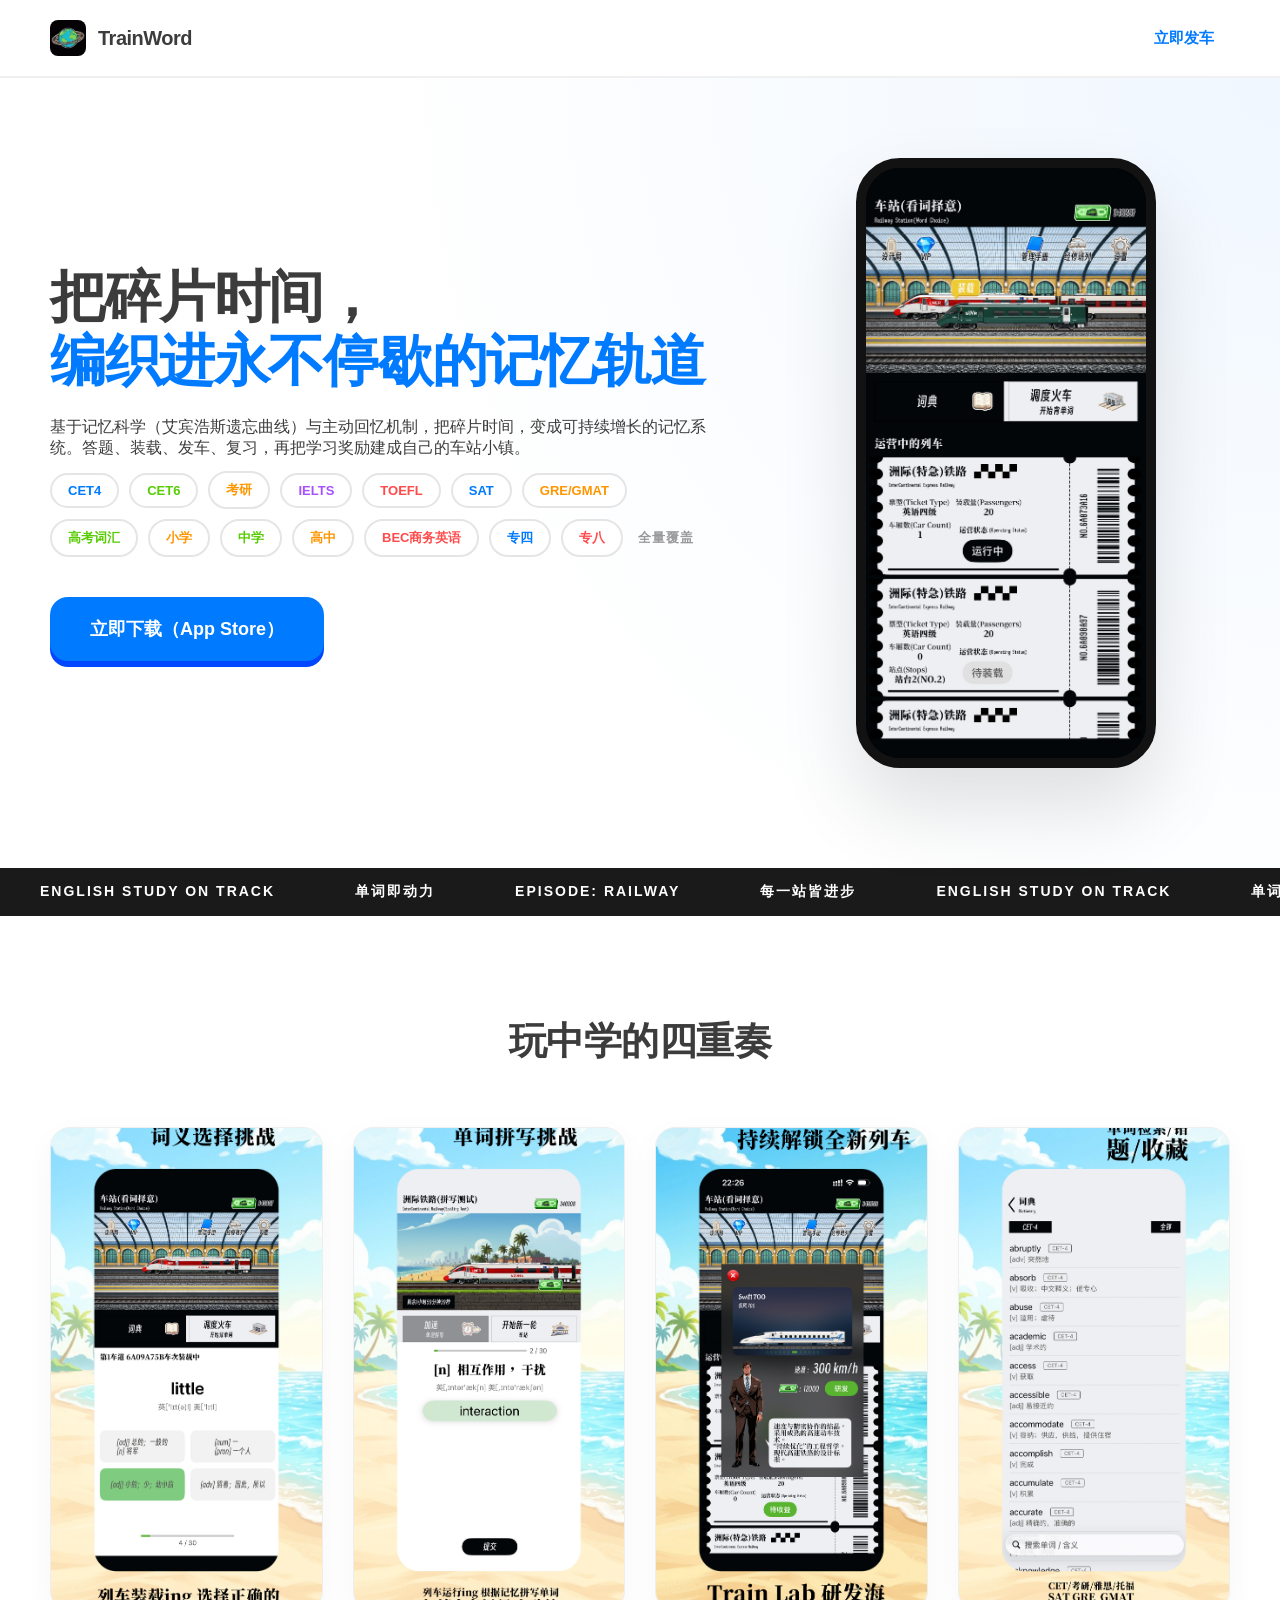
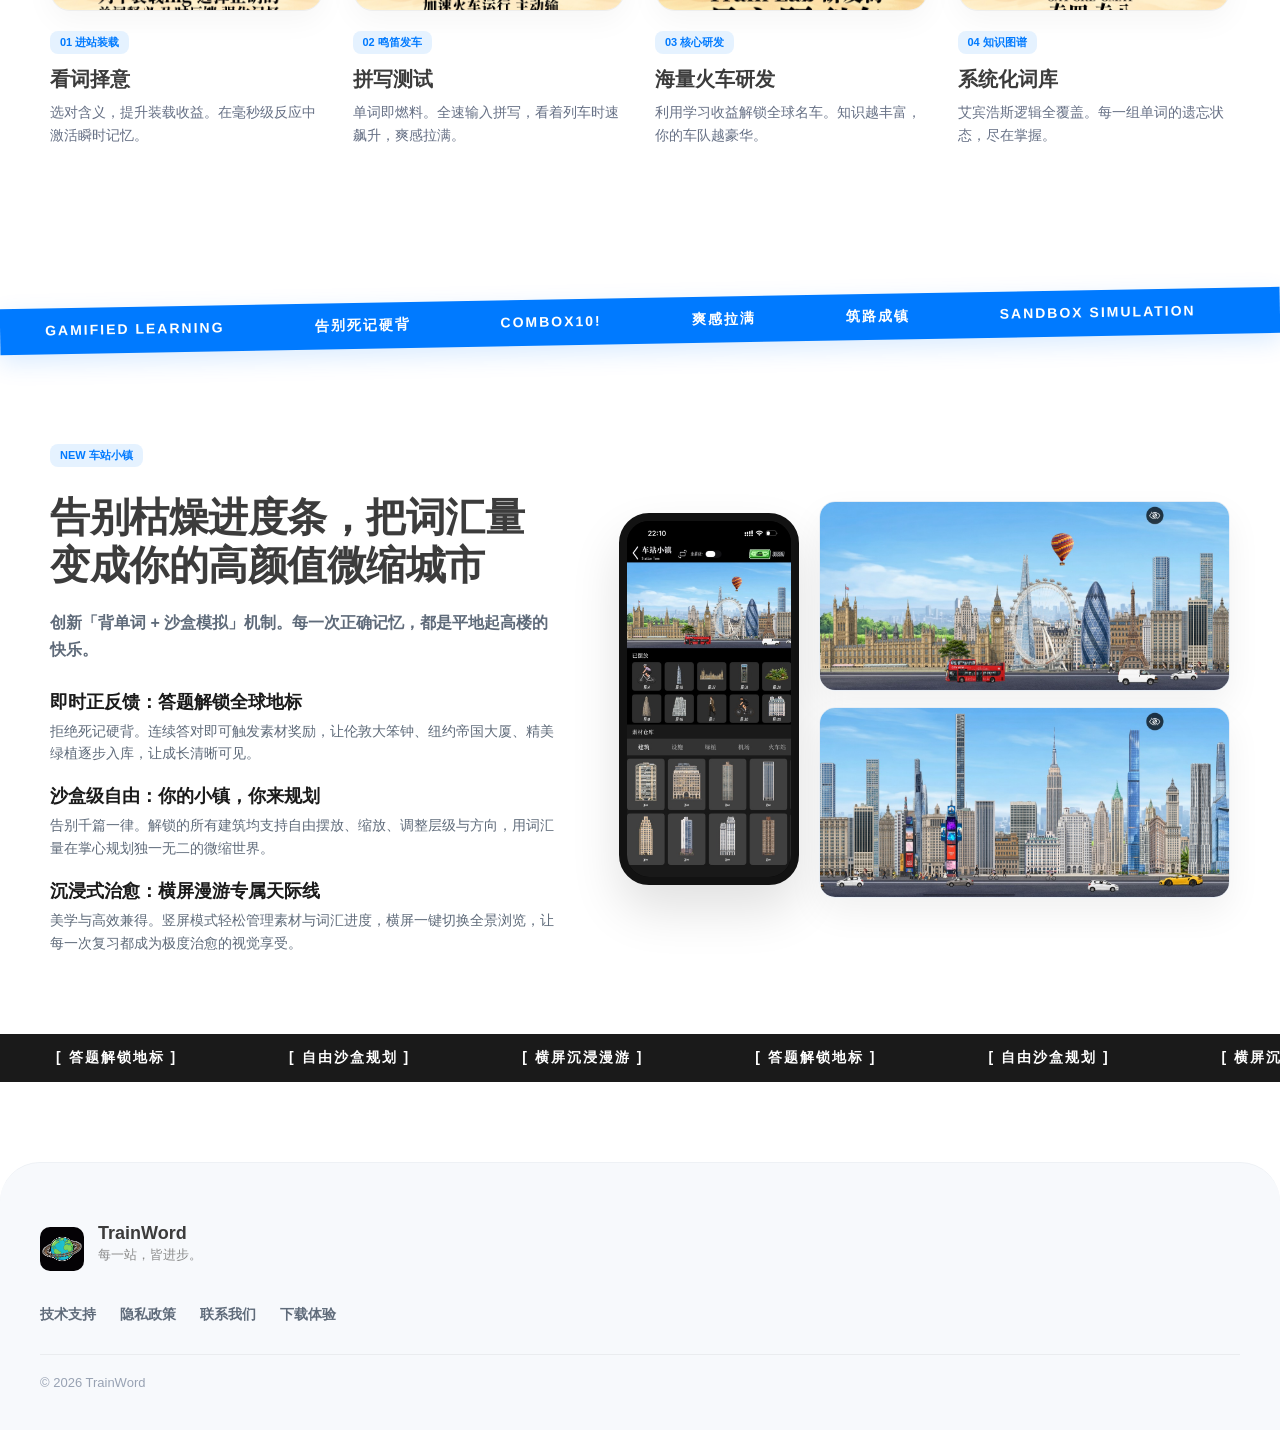
==== commit 100beb8a: "feat：ui优化" ====
--- a/index.html
+++ b/index.html
@@ -2,16 +2,19 @@
 <html lang="zh">
 <head>
     <meta charset="UTF-8">
+    <meta name="viewport" content="width=device-width, initial-scale=1.0">
     <title>火车单词 — 每一站，皆进步</title>
     <link rel="icon" type="image/png" sizes="32x32" href="assets/favicon-32.png">
     <link rel="apple-touch-icon" sizes="180x180" href="assets/apple-touch-icon.png">
     <link rel="stylesheet" href="styles.css">
 </head>
 <body>
-<script src= "script.js"></script>
+
 <nav class="navbar">
-    <img src="assets/logo.png" class="nav-logo">
-    <h2>TrainWord</h2>
+    <div class="nav-brand">
+        <img src="assets/logo.png" class="nav-logo" alt="TrainWord Logo">
+        <h2>TrainWord</h2>
+    </div>
     <div class="nav-links">
         <a href="https://apps.apple.com/cn/app/%E7%81%AB%E8%BD%A6%E5%8D%95%E8%AF%8D/id6762613193" class="nav-btn-main">立即发车</a>
     </div>
@@ -20,41 +23,34 @@
 <header class="hero">
     <div class="hero-main">
         <div class="hero-text">
-            <h1>把背单词，变成<br><span class="blue-text">一列正在运行的火车</span></h1>
+           <h1>把碎片时间，<br><span class="blue-text">编织进永不停歇的记忆轨道</span></h1>
             <p>基于记忆科学（艾宾浩斯遗忘曲线）与主动回忆机制，把碎片时间，变成可持续增长的记忆系统。答题、装载、发车、复习，再把学习奖励建成自己的车站小镇。</p>
             
+            <!-- 优化后的流式线路网 -->
             <div class="vocab-network">
-                <div class="v-line">
-                    <span class="v-tag t-blue">CET4</span>
-                    <span class="v-tag t-green">CET6</span>
-                    <span class="v-tag t-yellow">考研</span>
-                    <span class="v-tag t-purple">IELTS</span>
-                </div>
-                 <div class="v-line" style="margin-left: 20px;">
-                    <span class="v-tag t-red">TOEFL</span>
-                    <span class="v-tag t-blue">SAT</span>
-                    <span class="v-tag t-orange">GRE/GMAT</span>
-                    <span class="v-tag t-green">高考词汇</span>
-                </div>
-                <div class="v-line" style="margin-left: 20px;">
-                    <span class="v-tag t-orange">小学</span>
-                    <span class="v-tag t-green">中学</span>
-                    <span class="v-tag t-yellow">高中</span>
-                    <span class="v-tag t-red">BEC商务英语</span>
-                </div>
-                <div class="v-line">
-                    <span class="v-tag t-blue">专四</span>
-                    <span class="v-tag t-red">专八</span>
-                    <span class="v-line-connect">全量覆盖</span>
-                </div>
-            </div>
-
-            <a href="https://apps.apple.com/cn/app/%E7%81%AB%E8%BD%A6%E5%8D%95%E8%AF%8D/id6762613193" class="btn-express"> 立即下载（App Store）</a>
+                <span class="v-tag t-blue">CET4</span>
+                <span class="v-tag t-green">CET6</span>
+                <span class="v-tag t-yellow">考研</span>
+                <span class="v-tag t-purple">IELTS</span>
+                <span class="v-tag t-red">TOEFL</span>
+                <span class="v-tag t-blue">SAT</span>
+                <span class="v-tag t-orange">GRE/GMAT</span>
+                <span class="v-tag t-green">高考词汇</span>
+                <span class="v-tag t-orange">小学</span>
+                <span class="v-tag t-green">中学</span>
+                <span class="v-tag t-yellow">高中</span>
+                <span class="v-tag t-red">BEC商务英语</span>
+                <span class="v-tag t-blue">专四</span>
+                <span class="v-tag t-red">专八</span>
+                <span class="v-line-connect">全量覆盖</span>
+            </div>
+
+            <a href="https://apps.apple.com/cn/app/%E7%81%AB%E8%BD%A6%E5%8D%95%E8%AF%8D/id6762613193" class="btn-express">立即下载（App Store）</a>
         </div>
 
         <div class="hero-mockup">
             <div class="phone-case">
-                <img src="assets/heroz.jpg" class="full-shot">
+                <img src="assets/heroz.jpg" class="full-shot" alt="App界面截屏">
             </div>
         </div>
     </div>
@@ -65,14 +61,13 @@
         <span>ENGLISH STUDY ON TRACK</span><span>单词即动力</span><span>EPISODE: RAILWAY</span><span>每一站皆进步</span><span>ENGLISH STUDY ON TRACK</span><span>单词即动力</span>
     </div>
 </div>
-
 
 <section class="gameplay-flow">
     <h2 class="section-title">玩中学的四重奏</h2>
     
     <div class="shot-grid">
         <div class="shot-card">
-            <div class="shot-frame"><img src="assets/page3.jpg"></div>
+            <div class="shot-frame"><img src="assets/page3.jpg" alt="看词择意"></div>
             <div class="shot-desc">
                 <div class="badge">01 进站装载</div>
                 <h3>看词择意</h3>
@@ -81,7 +76,7 @@
         </div>
 
         <div class="shot-card">
-            <div class="shot-frame"><img src="assets/page4.jpg"></div>
+            <div class="shot-frame"><img src="assets/page4.jpg" alt="拼写测试"></div>
             <div class="shot-desc">
                 <div class="badge">02 鸣笛发车</div>
                 <h3>拼写测试</h3>
@@ -90,7 +85,7 @@
         </div>
 
         <div class="shot-card">
-            <div class="shot-frame"><img src="assets/page8.jpg"></div>
+            <div class="shot-frame"><img src="assets/page8.jpg" alt="海量火车研发"></div>
             <div class="shot-desc">
                 <div class="badge">03 核心研发</div>
                 <h3>海量火车研发</h3>
@@ -99,7 +94,7 @@
         </div>
 
         <div class="shot-card">
-            <div class="shot-frame"><img src="assets/page6.jpg"></div>
+            <div class="shot-frame"><img src="assets/page6.jpg" alt="系统化词库"></div>
             <div class="shot-desc">
                 <div class="badge">04 知识图谱</div>
                 <h3>系统化词库</h3>
@@ -108,6 +103,12 @@
         </div>
     </div>
 </section>
+
+<div class="mid-rolling-bar">
+    <div class="mid-rolling-inner">
+        <span>GAMIFIED LEARNING</span><span>告别死记硬背</span><span>ComboX10!</span><span>爽感拉满</span><span>筑路成镇</span><span>SANDBOX SIMULATION</span><span>GAMIFIED LEARNING</span><span>告别死记硬背</span>
+    </div>
+</div>
 
 <section class="town-feature">
     <div class="town-copy">
@@ -159,24 +160,23 @@
             <img src="assets/logo.png" alt="TrainWord">
             <div>
                 <h2>请在浏览器中打开</h2>
-                <p>微信内置浏览器无法稳定跳转 App Store</p>
+                <p>打开浏览器后即可下载火车单词</p>
             </div>
         </div>
 
         <div class="wx-steps">
-            <div class="wx-step wx-step-mobile">
-                <b>手机微信</b>
+            <div class="wx-step">
+                <b>推荐方式</b>
                 <span>点右上角 <strong>···</strong>，选择 <strong>在浏览器中打开</strong></span>
             </div>
-            <div class="wx-step wx-step-desktop">
-                <b>电脑微信</b>
-                <span>复制本站链接到浏览器，或使用浏览器打开后下载</span>
+            <div class="wx-step">
+                <b>也可以</b>
+                <span>复制链接，到浏览器地址栏打开</span>
             </div>
         </div>
 
         <div class="wx-actions">
-            <a class="wx-btn" href="https://apps.apple.com/app/id6762613193">打开 App Store</a>
-            <button class="wx-copy" type="button" onclick="copyPageLink()">复制链接</button>
+            <button class="wx-copy wx-copy-primary" type="button" onclick="copyPageLink()">复制链接</button>
         </div>
 
         <div id="wx-copy-tip" class="wx-copy-tip">链接已复制</div>
@@ -184,11 +184,8 @@
     </div>
 </div>
 
-</body>
-
 <footer class="site-footer">
     <div class="footer-inner">
-
         <div class="footer-brand">
             <img src="assets/logo.png" alt="logo">
             <div>
@@ -196,17 +193,18 @@
                 <p>每一站，皆进步。</p>
             </div>
         </div>
-
         <div class="footer-links">
             <a href="/support">技术支持</a>
             <a href="/privacy">隐私政策</a>
             <a href="mailto:duanmucijin@163.com">联系我们</a>
             <a href="https://apps.apple.com/cn/app/%E7%81%AB%E8%BD%A6%E5%8D%95%E8%AF%8D/id6762613193">下载体验</a>
         </div>
-
         <div class="footer-bottom">
             © 2026 TrainWord
         </div>
     </div>
 </footer>
-</html>
+
+<script src="script.js"></script>
+</body>
+</html>
--- a/styles.css
+++ b/styles.css
@@ -1,61 +1,118 @@
 :root {
     --brand-blue: #007AFF;
+    --brand-blue-hover: #1A87FF;
+    --brand-blue-shadow: #0047FF;
     --duo-green: #58CC02;
     --duo-orange: #FF9600;
     --duo-red: #FF4B4B;
+    --duo-purple: #A652FF;
     --bg-white: #FFFFFF;
     --text-black: #3C3C3C;
     --radius: 24px;
 }
 
 * { margin: 0; padding: 0; box-sizing: border-box; }
-body { font-family: "SF Pro Display", "PingFang SC", sans-serif; background: var(--bg-white); color: var(--text-black); }
-
-p {margin-bottom: 12px}
+body { 
+    font-family: -apple-system, BlinkMacSystemFont, "SF Pro Display", "PingFang SC", "Helvetica Neue", sans-serif; 
+    background: var(--bg-white); 
+    color: var(--text-black);
+    overflow-x: hidden;
+}
+
+p { margin-bottom: 12px; }
 
 /* 导航 */
-.navbar { padding: 25px 50px; display: flex; justify-content: space-between; align-items: center; border-bottom: 2px solid #F0F0F0; }
-.nav-logo { height: 32px; border-radius: 8px; }
-.nav-btn-main { text-decoration: none; font-weight: 800; color: var(--brand-blue); font-size: 14px; text-transform: uppercase; }
+.navbar { 
+    padding: 20px 50px; 
+    display: flex; 
+    justify-content: space-between; 
+    align-items: center; 
+    border-bottom: 2px solid #F0F0F0; 
+    background: rgba(255, 255, 255, 0.8);
+    backdrop-filter: blur(10px);
+    position: sticky;
+    top: 0;
+    z-index: 100;
+}
+.nav-brand { display: flex; align-items: center; gap: 12px; }
+.nav-brand h2 { font-size: 20px; font-weight: 800; letter-spacing: -0.5px; }
+.nav-logo { height: 36px; width: 36px; border-radius: 8px; object-fit: cover; }
+.nav-links { display: flex; align-items: center; }
+.nav-btn-main { 
+    text-decoration: none; 
+    font-weight: 800; 
+    color: var(--brand-blue); 
+    font-size: 15px; 
+    padding: 8px 16px;
+    border-radius: 12px;
+    transition: 0.2s;
+}
+.nav-btn-main:hover { background: #F0F7FF; }
 
 /* Hero 区 */
-.hero { padding: 100px 50px; display: flex; justify-content: center; background: radial-gradient(circle at top right, #F0F7FF 0%, #FFF 60%); }
-.hero-main { max-width: 1200px; display: flex; align-items: center; gap: 80px; }
+.hero { padding: 80px 50px 100px; display: flex; justify-content: center; background: radial-gradient(circle at top right, #F0F7FF 0%, #FFF 60%); }
+.hero-main { max-width: 1200px; width: 100%; display: flex; align-items: center; gap: 60px; }
 .hero-text { flex: 1.2; }
-.hero-text h1 { font-size: 62px; line-height: 1.1; letter-spacing: -2px; margin-bottom: 30px; }
+.hero-text h1 { font-size: 56px; line-height: 1.15; letter-spacing: -1.5px; margin-bottom: 24px; font-weight: 900; }
 .blue-text { color: var(--brand-blue); }
 
-/* 词库标签“线路图” - 玩出花来的重点 */
-.vocab-network { margin-bottom: 50px; }
-.v-line { display: flex; gap: 12px; margin-bottom: 12px; }
+/* 词库标签“线路图” - 重构流式响应式布局 */
+.vocab-network { 
+    margin-bottom: 40px; 
+    display: flex; 
+    flex-wrap: wrap; 
+    gap: 10px; 
+    align-items: center;
+}
 .v-tag { 
-    padding: 8px 16px; border-radius: 100px; font-weight: 800; font-size: 13px; 
-    border: 2px solid #E5E5E5; transition: 0.3s; cursor: default;
-}
-.v-tag:hover { transform: translateY(-3px); border-color: var(--brand-blue); }
+    padding: 8px 16px; 
+    border-radius: 100px; 
+    font-weight: 800; 
+    font-size: 13px; 
+    border: 2px solid #E5E5E5; 
+    background: #FFF;
+    transition: all 0.2s cubic-bezier(0.175, 0.885, 0.32, 1.275); 
+    cursor: default;
+    user-select: none;
+}
+.v-tag:hover { transform: translateY(-3px) scale(1.03); border-color: var(--brand-blue); box-shadow: 0 5px 15px rgba(0,122,255,0.1); }
 .t-blue { color: var(--brand-blue); }
 .t-green { color: var(--duo-green); }
 .t-yellow { color: var(--duo-orange); }
+.t-orange { color: var(--duo-orange); }
 .t-red { color: var(--duo-red); }
-.v-line-connect { font-size: 12px; color: #BBB; align-self: center; letter-spacing: 2px; }
-
-/* 按钮：Duolingo 质感，克莱因蓝 */
+.t-purple { color: var(--duo-purple); }
+.v-line-connect { font-size: 13px; color: #999; font-weight: 800; letter-spacing: 1px; padding-left: 5px; }
+
+/* 按钮：Duolingo 质感，微动效升级 */
 .btn-express {
-    display: inline-block; padding: 22px 45px; background: var(--brand-blue); 
-    color: #FFF; text-decoration: none; border-radius: 18px; font-weight: 800; font-size: 18px;
-    box-shadow: 0 6px 0 #0047FF; transition: all 0.1s;
-}
-.btn-express:active { transform: translateY(4px); box-shadow: 0 2px 0 #0047FF; }
-
-/* 手机模型 */
-.hero-mockup { flex: 0.8; position: relative; }
+    display: inline-block; 
+    padding: 20px 40px; 
+    background: var(--brand-blue); 
+    color: #FFF; 
+    text-decoration: none; 
+    border-radius: 18px; 
+    font-weight: 800; 
+    font-size: 18px;
+    box-shadow: 0 6px 0 var(--brand-blue-shadow); 
+    transition: transform 0.1s ease, box-shadow 0.1s ease, background-color 0.2s;
+}
+.btn-express:hover { background-color: var(--brand-blue-hover); transform: translateY(-2px); box-shadow: 0 8px 0 var(--brand-blue-shadow); }
+.btn-express:active { transform: translateY(4px); box-shadow: 0 2px 0 var(--brand-blue-shadow); }
+
+/* 手机模型弹性适配 */
+.hero-mockup { flex: 0.8; display: flex; justify-content: center; }
 .phone-case { 
-    width: 320px; height: 650px; border: 12px solid #121212; 
-    border-radius: 50px; overflow: hidden; background: #000;
-    box-shadow: 0 50px 100px rgba(0,0,0,0.15);
-}
-.full-shot { width: 100%; height: 100%; object-fit: cover; }
-
+    width: 100%;
+    max-width: 300px; 
+    aspect-ratio: 9 / 18.3;
+    border: 10px solid #121212; 
+    border-radius: 44px; 
+    overflow: hidden; 
+    background: #000;
+    box-shadow: 0 40px 80px rgba(0,0,0,0.12);
+}
+.full-shot { width: 100%; height: 100%; object-fit: cover; display: block; }
 
 /* 滚动条 */
 .rolling-bar { background: #1a1a1a; padding: 15px 0; overflow: hidden; }
@@ -63,376 +120,145 @@
 .rolling-inner span { color: #fff; font-size: 14px; font-weight: 900; letter-spacing: 2px; padding: 0 40px; }
 @keyframes move { from { transform: translateX(0); } to { transform: translateX(-50%); } }
 
-
-/* 截图网格布局 - 杜绝裁切 */
-.gameplay-flow { padding: 120px 50px; max-width: 1300px; margin: 0 auto; }
-.section-title { font-size: 42px; text-align: center; margin-bottom: 80px; }
-.shot-grid { display: grid; grid-template-columns: repeat(4, 1fr); gap: 40px; }
-
+/* 核心玩法四重奏 */
+.gameplay-flow { padding: 100px 50px; max-width: 1300px; margin: 0 auto; }
+.section-title { font-size: 38px; font-weight: 900; text-align: center; margin-bottom: 60px; letter-spacing: -0.5px; }
+.shot-grid { display: grid; grid-template-columns: repeat(4, 1fr); gap: 30px; }
 .shot-card { transition: 0.4s cubic-bezier(0.2, 0.8, 0.2, 1); }
-.shot-card:hover { transform: translateY(-15px); }
-
+.shot-card:hover { transform: translateY(-10px); }
 .shot-frame { 
-    width: 100%; aspect-ratio: 9/19; background: #F8F8F8; 
-    border-radius: 24px; overflow: hidden; border: 1px solid #EEE;
-    margin-bottom: 25px; box-shadow: 0 10px 30px rgba(0,0,0,0.05);
-}
-.shot-frame img { width: 100%; height: 100%; object-fit: contain; } /* 确保图不被裁切 */
-
+    width: 100%; 
+    aspect-ratio: 9/16; 
+    background: #F8F8F8; 
+    border-radius: 20px; 
+    overflow: hidden; 
+    border: 1px solid #EEE;
+    margin-bottom: 20px; 
+    box-shadow: 0 10px 30px rgba(0,0,0,0.04);
+}
+.shot-frame img { width: 100%; height: 100%; object-fit: cover; }
 .badge { 
     display: inline-block; padding: 4px 10px; background: #E5F2FF; 
     color: var(--brand-blue); border-radius: 8px; font-weight: 800; font-size: 11px; margin-bottom: 12px;
 }
-.shot-desc h3 { font-size: 24px; margin-bottom: 10px; }
-.shot-desc p { font-size: 15px; color: #777; line-height: 1.5; }
-
+.shot-desc h3 { font-size: 20px; font-weight: 800; margin-bottom: 8px; }
+.shot-desc p { font-size: 14px; color: #667085; line-height: 1.6; }
+
+/* 车站小镇特色区 */
 .town-feature {
     max-width: 1300px;
     margin: 0 auto;
-    padding: 40px 50px 64px;
+    padding: 60px 50px 80px;
     display: grid;
-    grid-template-columns: 0.85fr 1.15fr;
-    gap: 70px;
+    grid-template-columns: 1fr 1.2fr;
+    gap: 60px;
     align-items: center;
 }
-
-.town-copy h2 {
-    font-size: 46px;
-    line-height: 1.12;
-    margin: 14px 0 24px;
-}
-
-.town-copy p {
-    font-size: 17px;
-    line-height: 1.8;
-    color: #5F6B7A;
-}
-
-.town-lead {
-    font-weight: 700;
-    color: #3C3C3C;
-}
-
-.town-detail-list {
-    display: grid;
-    gap: 18px;
-    margin-top: 26px;
-}
-
-.town-detail-list h3 {
-    font-size: 18px;
-    margin-bottom: 8px;
-}
-
-.town-detail-list p {
-    font-size: 14px;
-    line-height: 1.7;
-    margin-bottom: 0;
-}
-
-.town-showcase {
-    display: grid;
-    grid-template-columns: 190px 1fr;
-    gap: 20px;
-    align-items: center;
-}
-
-.town-phone {
-    border: 9px solid #121212;
-    border-radius: 34px;
-    overflow: hidden;
-    background: #000;
-    box-shadow: 0 28px 70px rgba(0,0,0,0.16);
-}
-
-.town-phone img {
-    width: 100%;
-    display: block;
-}
-
-.town-panorama {
-    display: grid;
-    gap: 16px;
-}
-
-.town-panorama img {
-    width: 100%;
-    display: block;
-    border-radius: 18px;
-    border: 1px solid #E8EEF5;
-    box-shadow: 0 18px 45px rgba(0,0,0,0.08);
-}
-
-.town-rolling-bar {
-    background: #1a1a1a;
-    padding: 15px 0;
-    overflow: hidden;
-}
-
-.town-rolling-inner {
-    display: flex;
-    width: max-content;
-    animation: move 26s linear infinite;
-}
-
-.town-rolling-inner span {
-    color: #fff;
-    font-size: 14px;
-    font-weight: 900;
-    letter-spacing: 2px;
-    padding: 0 56px;
-}
-
-@media (max-width: 1000px) {
-    .hero-main { flex-direction: column; text-align: center; }
-    .shot-grid { grid-template-columns: repeat(2, 1fr); }
-    .v-line { justify-content: center; }
-    .town-feature { grid-template-columns: 1fr; padding: 30px 28px 58px; }
+.town-copy h2 { font-size: 40px; font-weight: 900; line-height: 1.2; margin: 14px 0 20px; letter-spacing: -0.5px; }
+.town-copy p { font-size: 16px; line-height: 1.7; color: #5F6B7A; }
+.town-lead { font-weight: 700; color: #3C3C3C; margin-bottom: 16px; }
+.town-detail-list { display: grid; gap: 20px; margin-top: 26px; }
+.town-detail-list h3 { font-size: 18px; font-weight: 800; margin-bottom: 6px; color: #1a1a1a; }
+.town-detail-list p { font-size: 14px; line-height: 1.6; margin-bottom: 0; }
+
+/* 小镇图片区域平滑自适应 */
+.town-showcase { display: grid; grid-template-columns: 180px 1fr; gap: 20px; align-items: center; }
+.town-phone { border: 8px solid #121212; border-radius: 30px; overflow: hidden; background: #000; box-shadow: 0 25px 50px rgba(0,0,0,0.12); }
+.town-phone img { width: 100%; display: block; }
+.town-panorama { display: grid; gap: 16px; }
+.town-panorama img { width: 100%; display: block; border-radius: 16px; border: 1px solid #E8EEF5; box-shadow: 0 15px 35px rgba(0,0,0,0.06); }
+
+.town-rolling-bar { background: #1a1a1a; padding: 15px 0; overflow: hidden; }
+.town-rolling-inner { display: flex; width: max-content; animation: move 26s linear infinite; }
+.town-rolling-inner span { color: #fff; font-size: 14px; font-weight: 900; letter-spacing: 2px; padding: 0 56px; }
+
+/* 底部区域 */
+.site-footer { margin-top: 80px; padding: 60px 40px 40px; background: #F7F9FC; border-top: 1px solid #EEF1F5; border-radius: 40px 40px 0 0; }
+.footer-inner { max-width: 1200px; margin: 0 auto; display: flex; flex-direction: column; gap: 30px; }
+.footer-brand { display: flex; align-items: center; gap: 14px; }
+.footer-brand img { width: 44px; height: 44px; border-radius: 10px; }
+.footer-brand h3 { font-size: 18px; font-weight: 800; margin-bottom: 2px; }
+.footer-brand p { font-size: 13px; color: #8A8A8A; }
+.footer-links { display: flex; gap: 24px; flex-wrap: wrap; }
+.footer-links a { text-decoration: none; color: #5F6B7A; font-weight: 700; font-size: 14px; transition: 0.2s; }
+.footer-links a:hover { color: var(--brand-blue); }
+.footer-bottom { padding-top: 20px; border-top: 1px solid #EAECEF; font-size: 13px; color: #98A2B3; }
+
+/* 微信遮罩层样式保持专业与整洁 */
+.wx-mask { display: none; position: fixed; z-index: 9999; inset: 0; background: rgba(12, 16, 24, 0.68); backdrop-filter: blur(2px); justify-content: flex-end; align-items: stretch; padding: 18px 16px max(22px, env(safe-area-inset-bottom)); flex-direction: column; }
+.wx-card { background: #fff; width: 100%; max-width: 520px; margin: 0 auto; border-radius: 20px; padding: 22px; box-shadow: 0 18px 50px rgba(0, 0, 0, 0.22); text-align: left; }
+.wx-top-guide { position: fixed; top: 14px; right: 16px; display: flex; align-items: center; gap: 8px; padding: 8px 11px; border-radius: 999px; background: rgba(255, 255, 255, 0.94); color: #111827; font-size: 12px; font-weight: 700; box-shadow: 0 10px 30px rgba(0, 0, 0, 0.18); }
+.wx-top-arrow { font-size: 18px; line-height: 1; color: #007AFF; }
+.wx-card-head { display: flex; gap: 12px; align-items: center; }
+.wx-card-head img { width: 46px; height: 46px; border-radius: 11px; }
+.wx-card-head h2 { margin: 0 0 5px; font-size: 21px; color: #111827; }
+.wx-card-head p { margin: 0; font-size: 13px; color: #667085; }
+.wx-steps { display: grid; gap: 12px; margin: 22px 0 18px; }
+.wx-step { display: grid; gap: 5px; padding: 14px; border-radius: 14px; background: #F5F8FF; color: #344054; font-size: 14px; line-height: 1.55; }
+.wx-step b { color: #007AFF; font-size: 14px; }
+.wx-step strong { color: #111827; }
+.wx-copy { width: 100%; min-height: 46px; border: 1px solid #D0D5DD; border-radius: 14px; background: #fff; color: #344054; font-size: 15px; font-weight: 700; cursor: pointer; }
+.wx-copy-primary { border: 0; background: #007AFF; color: #fff; }
+.wx-copy-tip { height: 16px; margin-top: 8px; color: #12B76A; font-size: 12px; text-align: center; opacity: 0; transition: opacity 0.2s ease; }
+.wx-copy-tip.active { opacity: 1; }
+.wx-close { display: block; width: 100%; margin-top: 12px; border: 0; background: transparent; font-size: 12px; color: #98A2B3; text-align: center; cursor: pointer; }
+
+
+/* 新增：中间过渡滚动条样式 */
+.mid-rolling-bar { 
+    background: var(--brand-blue); 
+    padding: 14px 0; 
+    overflow: hidden; 
+    transform: rotate(-1deg); /* 微小的倾斜，让页面更有动感和设计师玩具感，不想要可以删掉 */
+    margin: 40px 0;
+    box-shadow: 0 8px 24px rgba(0, 122, 255, 0.15);
+}
+
+.mid-rolling-inner { 
+    display: flex; 
+    width: max-content; 
+    animation: move-reverse 28s linear infinite; /* 采用反向滚动，与上下两条黑色的方向错开，视觉效果更炫 */
+}
+
+.mid-rolling-inner span { 
+    color: #fff; 
+    font-size: 14px; 
+    font-weight: 900; 
+    letter-spacing: 2px; 
+    padding: 0 45px; 
+    text-transform: uppercase;
+}
+
+/* 反向滚动动画 */
+@keyframes move-reverse { 
+    from { transform: translateX(-50%); } 
+    to { transform: translateX(0); } 
+}
+
+/* --- 完美媒体查询响应式重构 --- */
+@media (max-width: 1024px) {
+    .hero-main { flex-direction: column; text-align: center; gap: 40px; }
+    .vocab-network { justify-content: center; }
+    .shot-grid { grid-template-columns: repeat(2, 1fr); gap: 24px; }
+    .town-feature { grid-template-columns: 1fr; padding: 40px 30px; gap: 40px; }
     .town-copy { text-align: center; }
-    .town-copy h2 { font-size: 36px; }
-    .town-showcase { grid-template-columns: 1fr; max-width: 680px; margin: 0 auto; }
-    .town-phone { max-width: 260px; margin: 0 auto; }
-}
-
-.site-footer {
-    margin-top: 140px;
-    padding: 80px 40px 50px;
-    background: #F7F9FC;
-    border-top: 1px solid #EEF1F5;
-    border-radius: 48px 48px 0 0;
-}
-
-.wx-mask + .site-footer { margin-top: 40px; }
-
-.footer-inner {
-    max-width: 1200px;
-    margin: 0 auto;
-}
-
-.footer-brand {
-    display: flex;
-    align-items: center;
-    gap: 16px;
-    margin-bottom: 35px;
-}
-
-.footer-brand img {
-    width: 46px;
-    height: 46px;
-    border-radius: 12px;
-}
-
-.footer-brand h3 {
-    font-size: 18px;
-    margin-bottom: 4px;
-}
-
-.footer-brand p {
-    font-size: 14px;
-    color: #8A8A8A;
-    margin: 0;
-}
-
-.footer-links {
-    display: flex;
-    gap: 28px;
-    flex-wrap: wrap;
-    margin-bottom: 40px;
-}
-
-.footer-links a {
-    text-decoration: none;
-    color: #5F6B7A;
-    font-weight: 700;
-    font-size: 14px;
-    transition: 0.2s;
-}
-
-.footer-links a:hover {
-    color: var(--brand-blue);
-    transform: translateY(-2px);
-}
-
-.footer-bottom {
-    padding-top: 24px;
-    border-top: 1px solid #EAECEF;
-    font-size: 13px;
-    color: #98A2B3;
-}
-
-.wx-mask {
-    display: none;
-    position: fixed;
-    z-index: 9999;
-    inset: 0;
-    background: rgba(12, 16, 24, 0.68);
-    backdrop-filter: blur(2px);
-    justify-content: flex-end;
-    align-items: stretch;
-    padding: 18px 18px max(18px, env(safe-area-inset-bottom));
-    flex-direction: column;
-}
-
-.wx-card {
-    background: #fff;
-    width: 100%;
-    max-width: 440px;
-    margin: 0 auto;
-    border-radius: 18px;
-    padding: 18px;
-    box-shadow: 0 18px 50px rgba(0, 0, 0, 0.22);
-    text-align: left;
-}
-
-.wx-top-guide {
-    position: fixed;
-    top: 14px;
-    right: 16px;
-    display: flex;
-    align-items: center;
-    gap: 8px;
-    padding: 9px 12px;
-    border-radius: 999px;
-    background: rgba(255, 255, 255, 0.94);
-    color: #111827;
-    font-size: 13px;
-    font-weight: 700;
-    box-shadow: 0 10px 30px rgba(0, 0, 0, 0.18);
-}
-
-.wx-top-arrow {
-    font-size: 18px;
-    line-height: 1;
-    color: #007AFF;
-}
-
-.wx-card-head {
-    display: flex;
-    gap: 12px;
-    align-items: center;
-}
-
-.wx-card-head img {
-    width: 42px;
-    height: 42px;
-    border-radius: 10px;
-}
-
-.wx-card-head h2 {
-    margin: 0 0 4px;
-    font-size: 18px;
-    color: #111827;
-}
-
-.wx-card-head p {
-    margin: 0;
-    font-size: 12px;
-    color: #667085;
-}
-
-.wx-steps {
-    display: grid;
-    gap: 10px;
-    margin: 18px 0 14px;
-}
-
-.wx-step {
-    display: grid;
-    gap: 4px;
-    padding: 12px;
-    border-radius: 12px;
-    background: #F5F8FF;
-    color: #344054;
-    font-size: 13px;
-    line-height: 1.55;
-}
-
-.wx-step b {
-    color: #007AFF;
-    font-size: 13px;
-}
-
-.wx-step strong {
-    color: #111827;
-}
-
-.wx-mobile .wx-step-desktop,
-.wx-desktop .wx-step-mobile {
-    display: none;
-}
-
-.wx-actions {
-    display: flex;
-    gap: 10px;
-}
-
-.wx-btn {
-    flex: 1;
-    display: block;
-    padding: 12px 14px;
-    background: #007aff;
-    color: #fff;
-    border-radius: 12px;
-    text-decoration: none;
-    text-align: center;
-    font-size: 14px;
-    font-weight: 700;
-}
-
-.wx-copy {
-    flex: 1;
-    border: 1px solid #D0D5DD;
-    border-radius: 12px;
-    background: #fff;
-    color: #344054;
-    font-size: 14px;
-    font-weight: 700;
-}
-
-.wx-copy-tip {
-    height: 16px;
-    margin-top: 8px;
-    color: #12B76A;
-    font-size: 12px;
-    text-align: center;
-    opacity: 0;
-    transition: opacity 0.2s ease;
-}
-
-.wx-copy-tip.active {
-    opacity: 1;
-}
-
-.wx-close {
-    display: block;
-    width: 100%;
-    margin-top: 2px;
-    border: 0;
-    background: transparent;
-    font-size: 12px;
-    color: #98A2B3;
-    text-align: center;
-}
-
-@media (min-width: 768px) {
-    .wx-mask {
-        justify-content: center;
-        align-items: center;
-        padding: 32px;
-    }
-
-    .wx-card {
-        width: min(440px, 92vw);
-    }
-
-    .wx-top-guide {
-        top: 24px;
-        right: 28px;
-    }
-}
-
-@media (max-width: 360px) {
-    .wx-actions {
-        flex-direction: column;
-    }
-}
+    .town-showcase { max-width: 500px; margin: 0 auto; }
+}
+
+@media (max-width: 768px) {
+    .navbar { padding: 15px 24px; }
+    .hero { padding: 40px 24px 60px; }
+    .hero-text h1 { font-size: 38px; }
+    .gameplay-flow { padding: 60px 24px; }
+    .section-title { font-size: 30px; margin-bottom: 40px; }
+    .wx-mask { justify-content: center; align-items: center; padding: 20px; }
+    .wx-card { width: 100%; }
+}
+
+@media (max-width: 480px) {
+    .shot-grid { grid-template-columns: 1fr; }
+    .town-showcase { grid-template-columns: 1fr; gap: 20px; }
+    .town-phone { max-width: 180px; margin: 0 auto; }
+    .hero-text h1 { font-size: 32px; }
+    .btn-express { width: 100%; text-align: center; padding: 16px 20px; font-size: 16px; }
+}
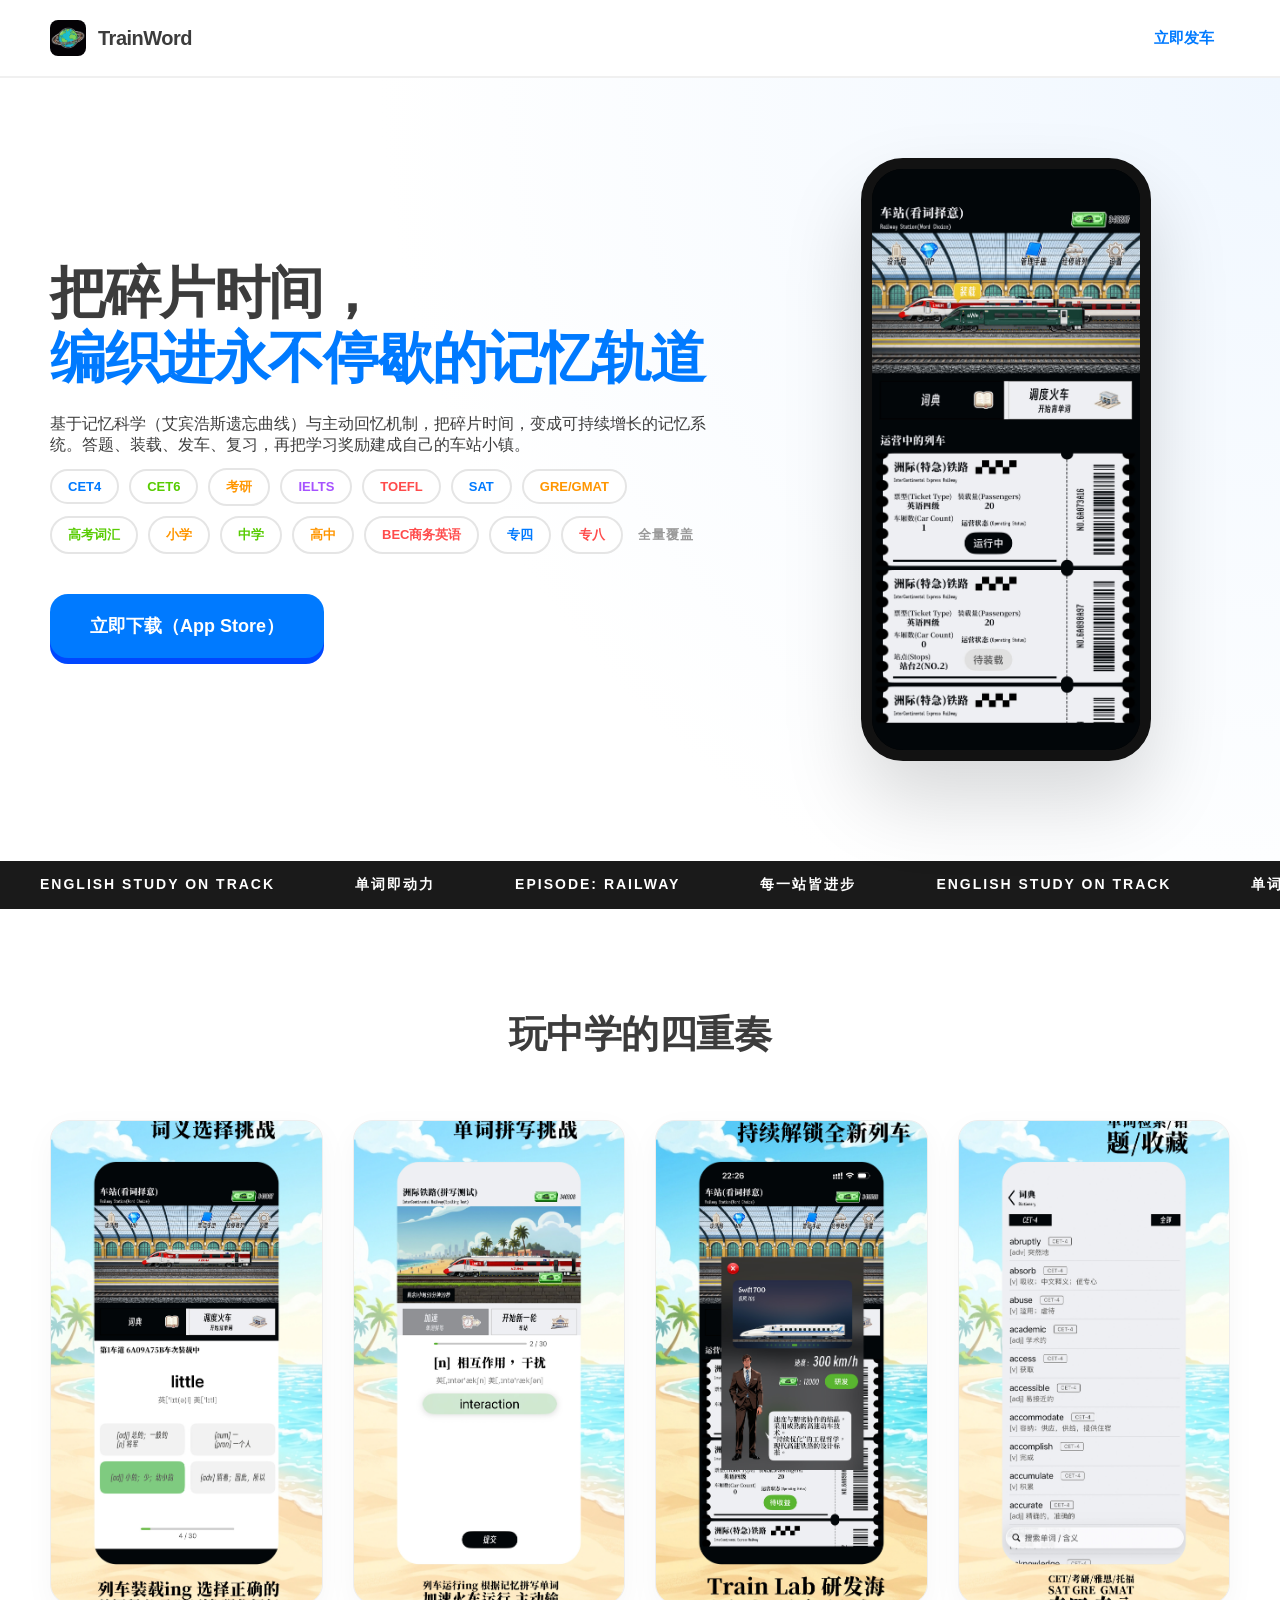
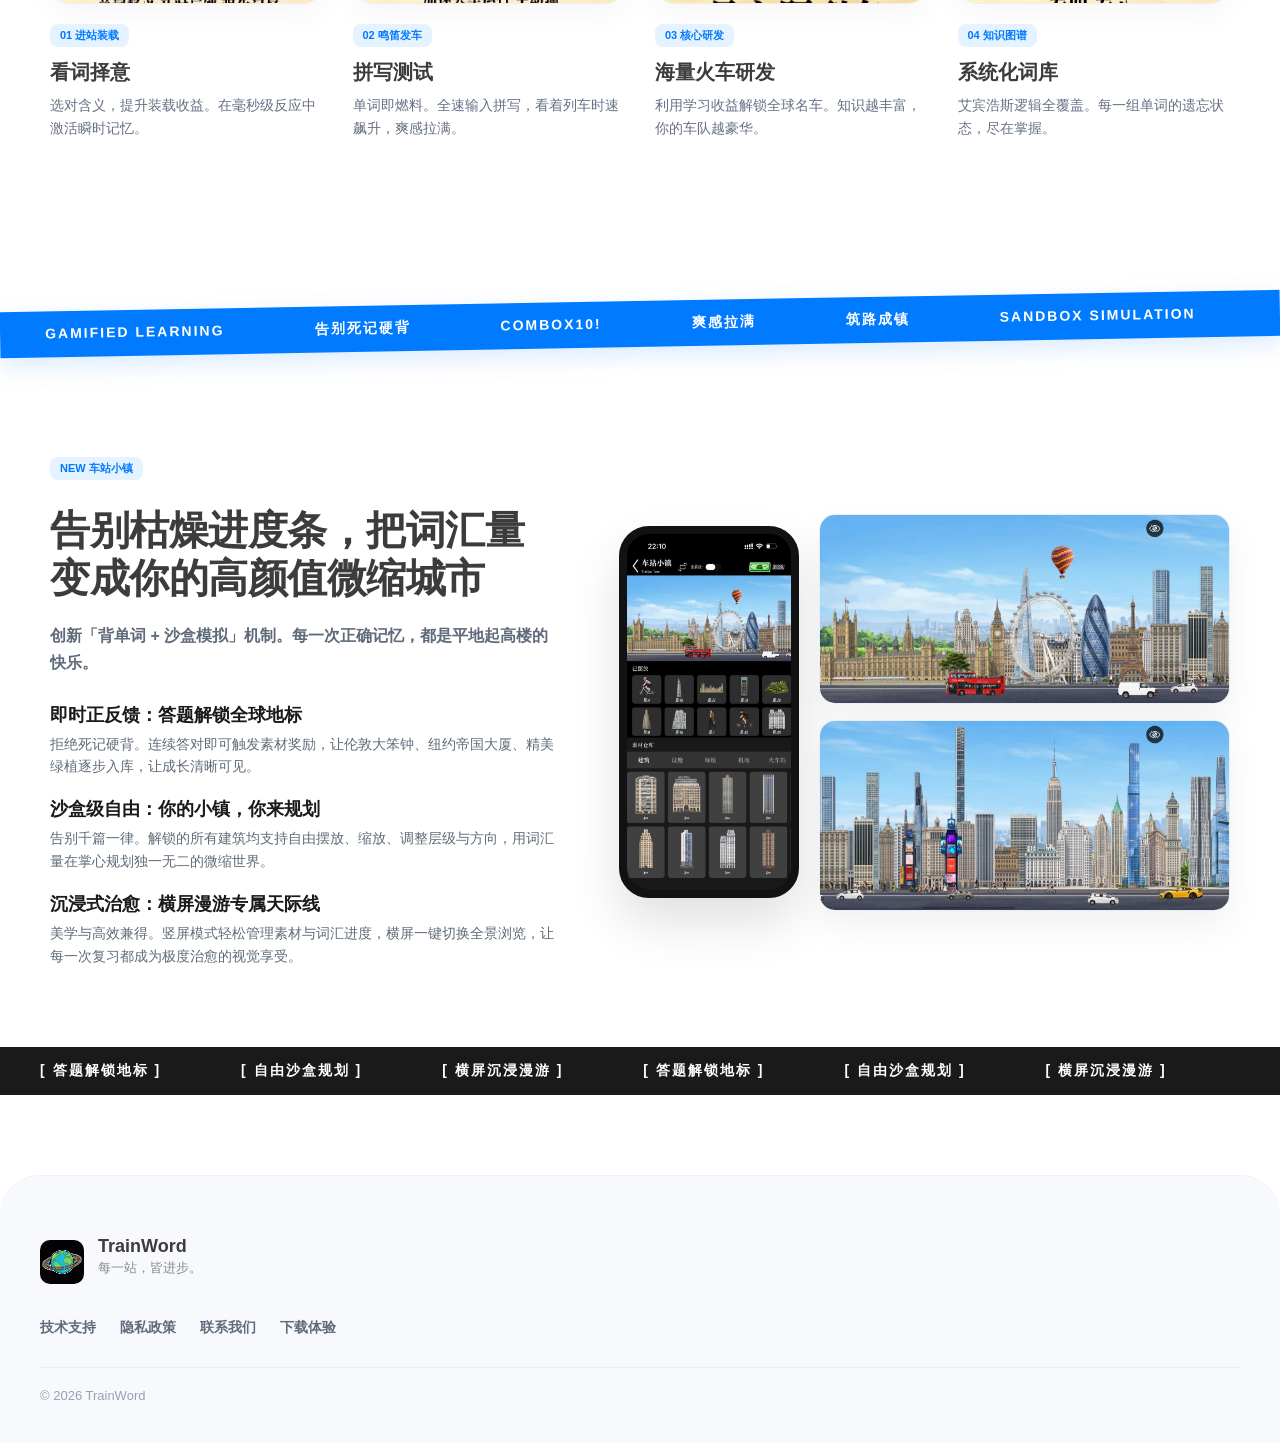
==== commit f2c2eb74: "feat：跳转更新" ====
--- a/index.html
+++ b/index.html
@@ -4,6 +4,7 @@
     <meta charset="UTF-8">
     <meta name="viewport" content="width=device-width, initial-scale=1.0">
     <title>火车单词 — 每一站，皆进步</title>
+    <meta name="apple-itunes-app" content="app-id=6762613193, app-argument=https://www.trainword.com/">
     <link rel="icon" type="image/png" sizes="32x32" href="assets/favicon-32.png">
     <link rel="apple-touch-icon" sizes="180x180" href="assets/apple-touch-icon.png">
     <link rel="stylesheet" href="styles.css">
@@ -207,4 +208,4 @@
 
 <script src="script.js"></script>
 </body>
-</html>+</html>
--- a/styles.css
+++ b/styles.css
@@ -56,7 +56,7 @@
 .hero-text h1 { font-size: 56px; line-height: 1.15; letter-spacing: -1.5px; margin-bottom: 24px; font-weight: 900; }
 .blue-text { color: var(--brand-blue); }
 
-/* 词库标签“线路图” - 重构流式响应式布局 */
+/* 词库标签“线路图” - 流式响应式布局 */
 .vocab-network { 
     margin-bottom: 40px; 
     display: flex; 
@@ -84,7 +84,7 @@
 .t-purple { color: var(--duo-purple); }
 .v-line-connect { font-size: 13px; color: #999; font-weight: 800; letter-spacing: 1px; padding-left: 5px; }
 
-/* 按钮：Duolingo 质感，微动效升级 */
+/* 按钮：Duolingo 质感升级 */
 .btn-express {
     display: inline-block; 
     padding: 20px 40px; 
@@ -100,25 +100,39 @@
 .btn-express:hover { background-color: var(--brand-blue-hover); transform: translateY(-2px); box-shadow: 0 8px 0 var(--brand-blue-shadow); }
 .btn-express:active { transform: translateY(4px); box-shadow: 0 2px 0 var(--brand-blue-shadow); }
 
-/* 手机模型弹性适配 */
-.hero-mockup { flex: 0.8; display: flex; justify-content: center; }
+/* 【重点修复】手机模型自适应（解决压扁与跳脱问题） */
+.hero-mockup { 
+    flex: 0.8; 
+    display: flex; 
+    justify-content: center; 
+    align-items: center;
+}
 .phone-case { 
     width: 100%;
-    max-width: 300px; 
-    aspect-ratio: 9 / 18.3;
-    border: 10px solid #121212; 
-    border-radius: 44px; 
-    overflow: hidden; 
+    max-width: 290px; /* 控制桌面端标准大小 */
     background: #000;
-    box-shadow: 0 40px 80px rgba(0,0,0,0.12);
-}
-.full-shot { width: 100%; height: 100%; object-fit: cover; display: block; }
-
-/* 滚动条 */
-.rolling-bar { background: #1a1a1a; padding: 15px 0; overflow: hidden; }
-.rolling-inner { display: flex; width: max-content; animation: move 30s linear infinite; }
-.rolling-inner span { color: #fff; font-size: 14px; font-weight: 900; letter-spacing: 2px; padding: 0 40px; }
-@keyframes move { from { transform: translateX(0); } to { transform: translateX(-50%); } }
+    border: 11px solid #121212; 
+    border-radius: 42px; 
+    box-shadow: 0 40px 80px rgba(0,0,0,0.15);
+    overflow: hidden;
+    line-height: 0;   /* 移除图片底部的幽灵白边 */
+}
+.full-shot { 
+    width: 100%; 
+    height: auto;      /* 依靠图片本身高度撑开，决不强行扭曲比例 */
+    display: block;
+    object-fit: contain; 
+}
+
+/* 黑色滚动条（通用） */
+.rolling-bar, .town-rolling-bar { background: #1a1a1a; padding: 15px 0; overflow: hidden; }
+.rolling-inner, .town-rolling-inner { display: flex; width: max-content; animation: move 30s linear infinite; }
+.rolling-inner span, .town-rolling-inner span { color: #fff; font-size: 14px; font-weight: 900; letter-spacing: 2px; padding: 0 40px; }
+
+@keyframes move { 
+    from { transform: translateX(0); } 
+    to { transform: translateX(-50%); } 
+}
 
 /* 核心玩法四重奏 */
 .gameplay-flow { padding: 100px 50px; max-width: 1300px; margin: 0 auto; }
@@ -144,6 +158,36 @@
 .shot-desc h3 { font-size: 20px; font-weight: 800; margin-bottom: 8px; }
 .shot-desc p { font-size: 14px; color: #667085; line-height: 1.6; }
 
+
+/* 【新增板块】中间蓝色、反向滚动的微倾斜过渡条 */
+.mid-rolling-bar { 
+    background: var(--brand-blue); 
+    padding: 14px 0; 
+    overflow: hidden; 
+    transform: rotate(-1deg); /* 潮牌杂志感微倾斜 */
+    margin: 50px 0;
+    box-shadow: 0 8px 24px rgba(0, 122, 255, 0.15);
+}
+.mid-rolling-inner { 
+    display: flex; 
+    width: max-content; 
+    animation: move-reverse 28s linear infinite; /* 与黑色错开，形成对冲视觉特效 */
+}
+.mid-rolling-inner span { 
+    color: #fff; 
+    font-size: 14px; 
+    font-weight: 900; 
+    letter-spacing: 2px; 
+    padding: 0 45px; 
+    text-transform: uppercase;
+}
+
+@keyframes move-reverse { 
+    from { transform: translateX(-50%); } 
+    to { transform: translateX(0); } 
+}
+
+
 /* 车站小镇特色区 */
 .town-feature {
     max-width: 1300px;
@@ -161,16 +205,12 @@
 .town-detail-list h3 { font-size: 18px; font-weight: 800; margin-bottom: 6px; color: #1a1a1a; }
 .town-detail-list p { font-size: 14px; line-height: 1.6; margin-bottom: 0; }
 
-/* 小镇图片区域平滑自适应 */
 .town-showcase { display: grid; grid-template-columns: 180px 1fr; gap: 20px; align-items: center; }
 .town-phone { border: 8px solid #121212; border-radius: 30px; overflow: hidden; background: #000; box-shadow: 0 25px 50px rgba(0,0,0,0.12); }
 .town-phone img { width: 100%; display: block; }
 .town-panorama { display: grid; gap: 16px; }
 .town-panorama img { width: 100%; display: block; border-radius: 16px; border: 1px solid #E8EEF5; box-shadow: 0 15px 35px rgba(0,0,0,0.06); }
 
-.town-rolling-bar { background: #1a1a1a; padding: 15px 0; overflow: hidden; }
-.town-rolling-inner { display: flex; width: max-content; animation: move 26s linear infinite; }
-.town-rolling-inner span { color: #fff; font-size: 14px; font-weight: 900; letter-spacing: 2px; padding: 0 56px; }
 
 /* 底部区域 */
 .site-footer { margin-top: 80px; padding: 60px 40px 40px; background: #F7F9FC; border-top: 1px solid #EEF1F5; border-radius: 40px 40px 0 0; }
@@ -184,7 +224,7 @@
 .footer-links a:hover { color: var(--brand-blue); }
 .footer-bottom { padding-top: 20px; border-top: 1px solid #EAECEF; font-size: 13px; color: #98A2B3; }
 
-/* 微信遮罩层样式保持专业与整洁 */
+/* 微信遮罩层 */
 .wx-mask { display: none; position: fixed; z-index: 9999; inset: 0; background: rgba(12, 16, 24, 0.68); backdrop-filter: blur(2px); justify-content: flex-end; align-items: stretch; padding: 18px 16px max(22px, env(safe-area-inset-bottom)); flex-direction: column; }
 .wx-card { background: #fff; width: 100%; max-width: 520px; margin: 0 auto; border-radius: 20px; padding: 22px; box-shadow: 0 18px 50px rgba(0, 0, 0, 0.22); text-align: left; }
 .wx-top-guide { position: fixed; top: 14px; right: 16px; display: flex; align-items: center; gap: 8px; padding: 8px 11px; border-radius: 999px; background: rgba(255, 255, 255, 0.94); color: #111827; font-size: 12px; font-weight: 700; box-shadow: 0 10px 30px rgba(0, 0, 0, 0.18); }
@@ -204,41 +244,12 @@
 .wx-close { display: block; width: 100%; margin-top: 12px; border: 0; background: transparent; font-size: 12px; color: #98A2B3; text-align: center; cursor: pointer; }
 
 
-/* 新增：中间过渡滚动条样式 */
-.mid-rolling-bar { 
-    background: var(--brand-blue); 
-    padding: 14px 0; 
-    overflow: hidden; 
-    transform: rotate(-1deg); /* 微小的倾斜，让页面更有动感和设计师玩具感，不想要可以删掉 */
-    margin: 40px 0;
-    box-shadow: 0 8px 24px rgba(0, 122, 255, 0.15);
-}
-
-.mid-rolling-inner { 
-    display: flex; 
-    width: max-content; 
-    animation: move-reverse 28s linear infinite; /* 采用反向滚动，与上下两条黑色的方向错开，视觉效果更炫 */
-}
-
-.mid-rolling-inner span { 
-    color: #fff; 
-    font-size: 14px; 
-    font-weight: 900; 
-    letter-spacing: 2px; 
-    padding: 0 45px; 
-    text-transform: uppercase;
-}
-
-/* 反向滚动动画 */
-@keyframes move-reverse { 
-    from { transform: translateX(-50%); } 
-    to { transform: translateX(0); } 
-}
-
-/* --- 完美媒体查询响应式重构 --- */
+/* --- 完美移动端响应式断点控制 --- */
 @media (max-width: 1024px) {
     .hero-main { flex-direction: column; text-align: center; gap: 40px; }
     .vocab-network { justify-content: center; }
+    .hero-mockup { width: 100%; }
+    .phone-case { max-width: 260px; margin: 0 auto; } /* 平板上缩减外壳，保持紧凑 */
     .shot-grid { grid-template-columns: repeat(2, 1fr); gap: 24px; }
     .town-feature { grid-template-columns: 1fr; padding: 40px 30px; gap: 40px; }
     .town-copy { text-align: center; }
@@ -258,7 +269,8 @@
 @media (max-width: 480px) {
     .shot-grid { grid-template-columns: 1fr; }
     .town-showcase { grid-template-columns: 1fr; gap: 20px; }
-    .town-phone { max-width: 180px; margin: 0 auto; }
-    .hero-text h1 { font-size: 32px; }
+    .town-phone { max-width: 170px; margin: 0 auto; } /* 极窄手机屏上确保外壳不拥挤 */
+    .phone-case { max-width: 220px; }                 /* 首屏截图在小手机上安全缩放，绝不拉伸变形 */
+    .hero-text h1 { font-size: 31px; }
     .btn-express { width: 100%; text-align: center; padding: 16px 20px; font-size: 16px; }
 }
